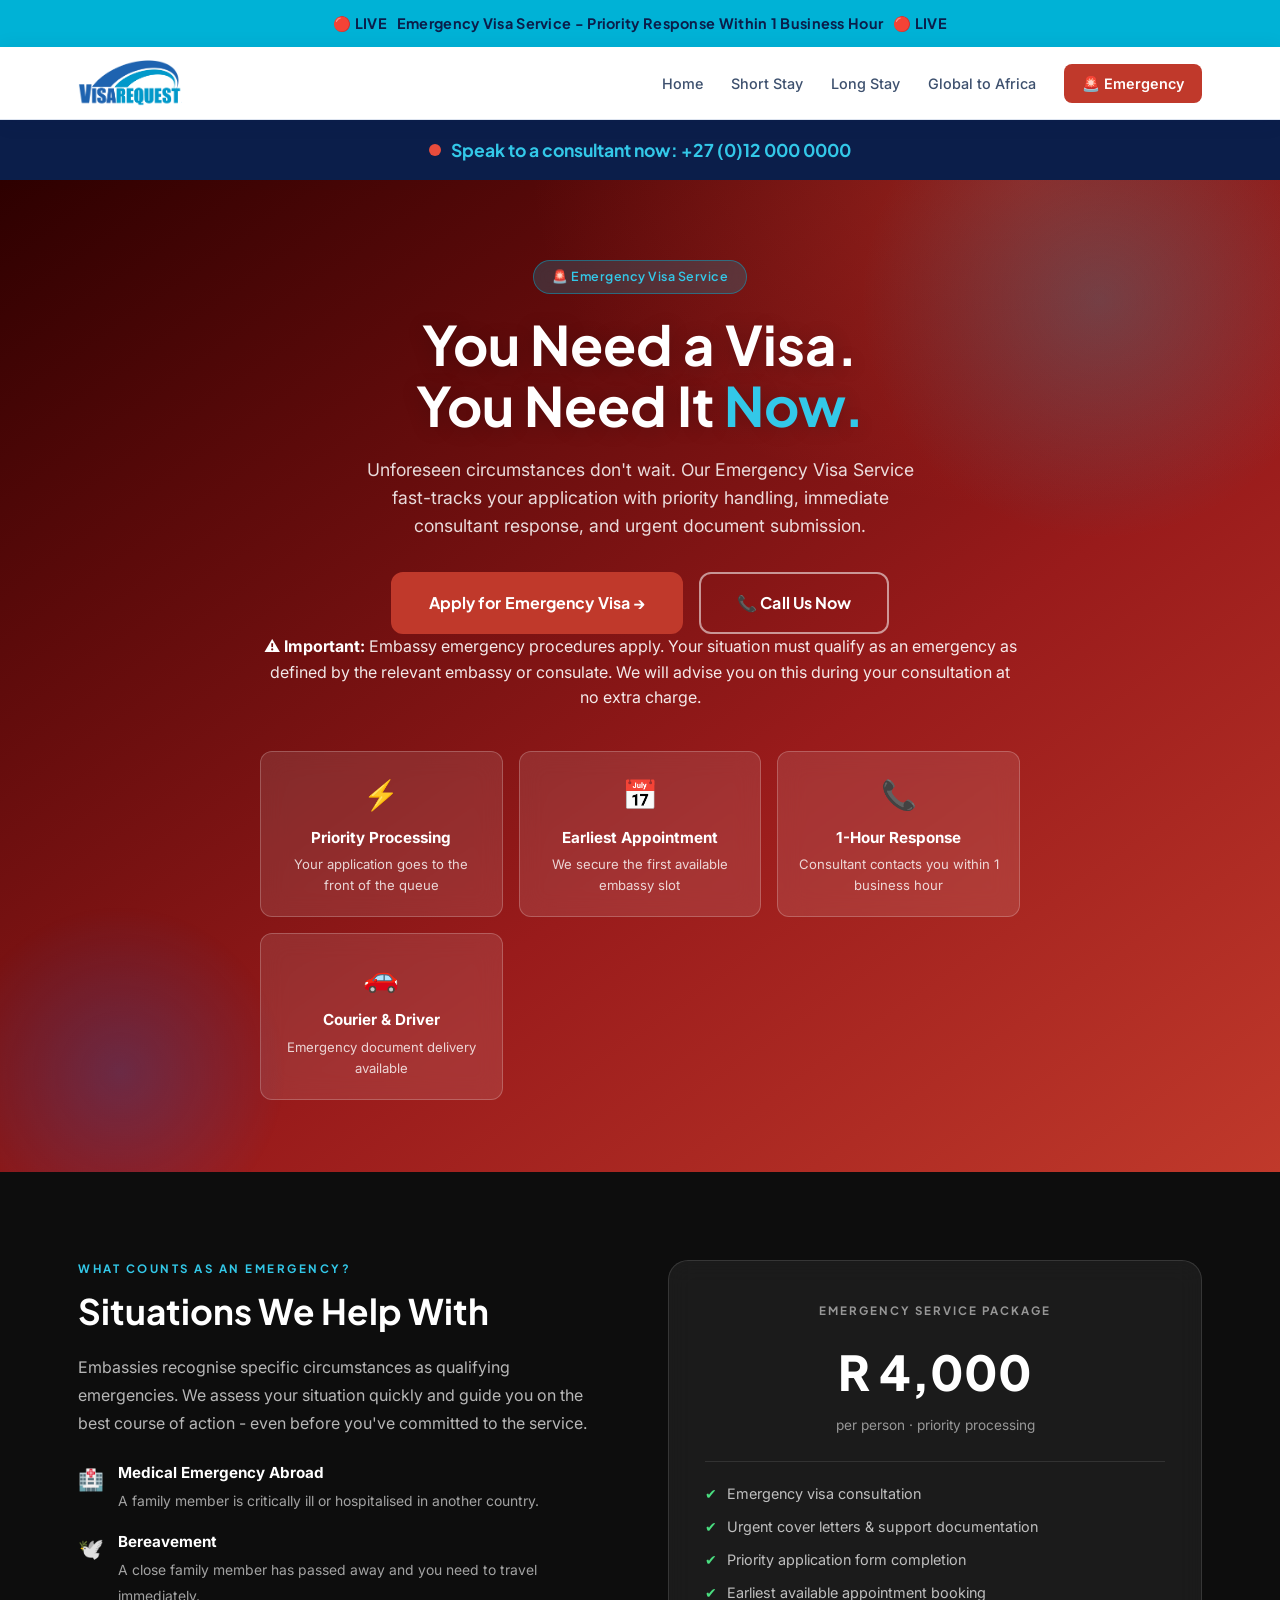
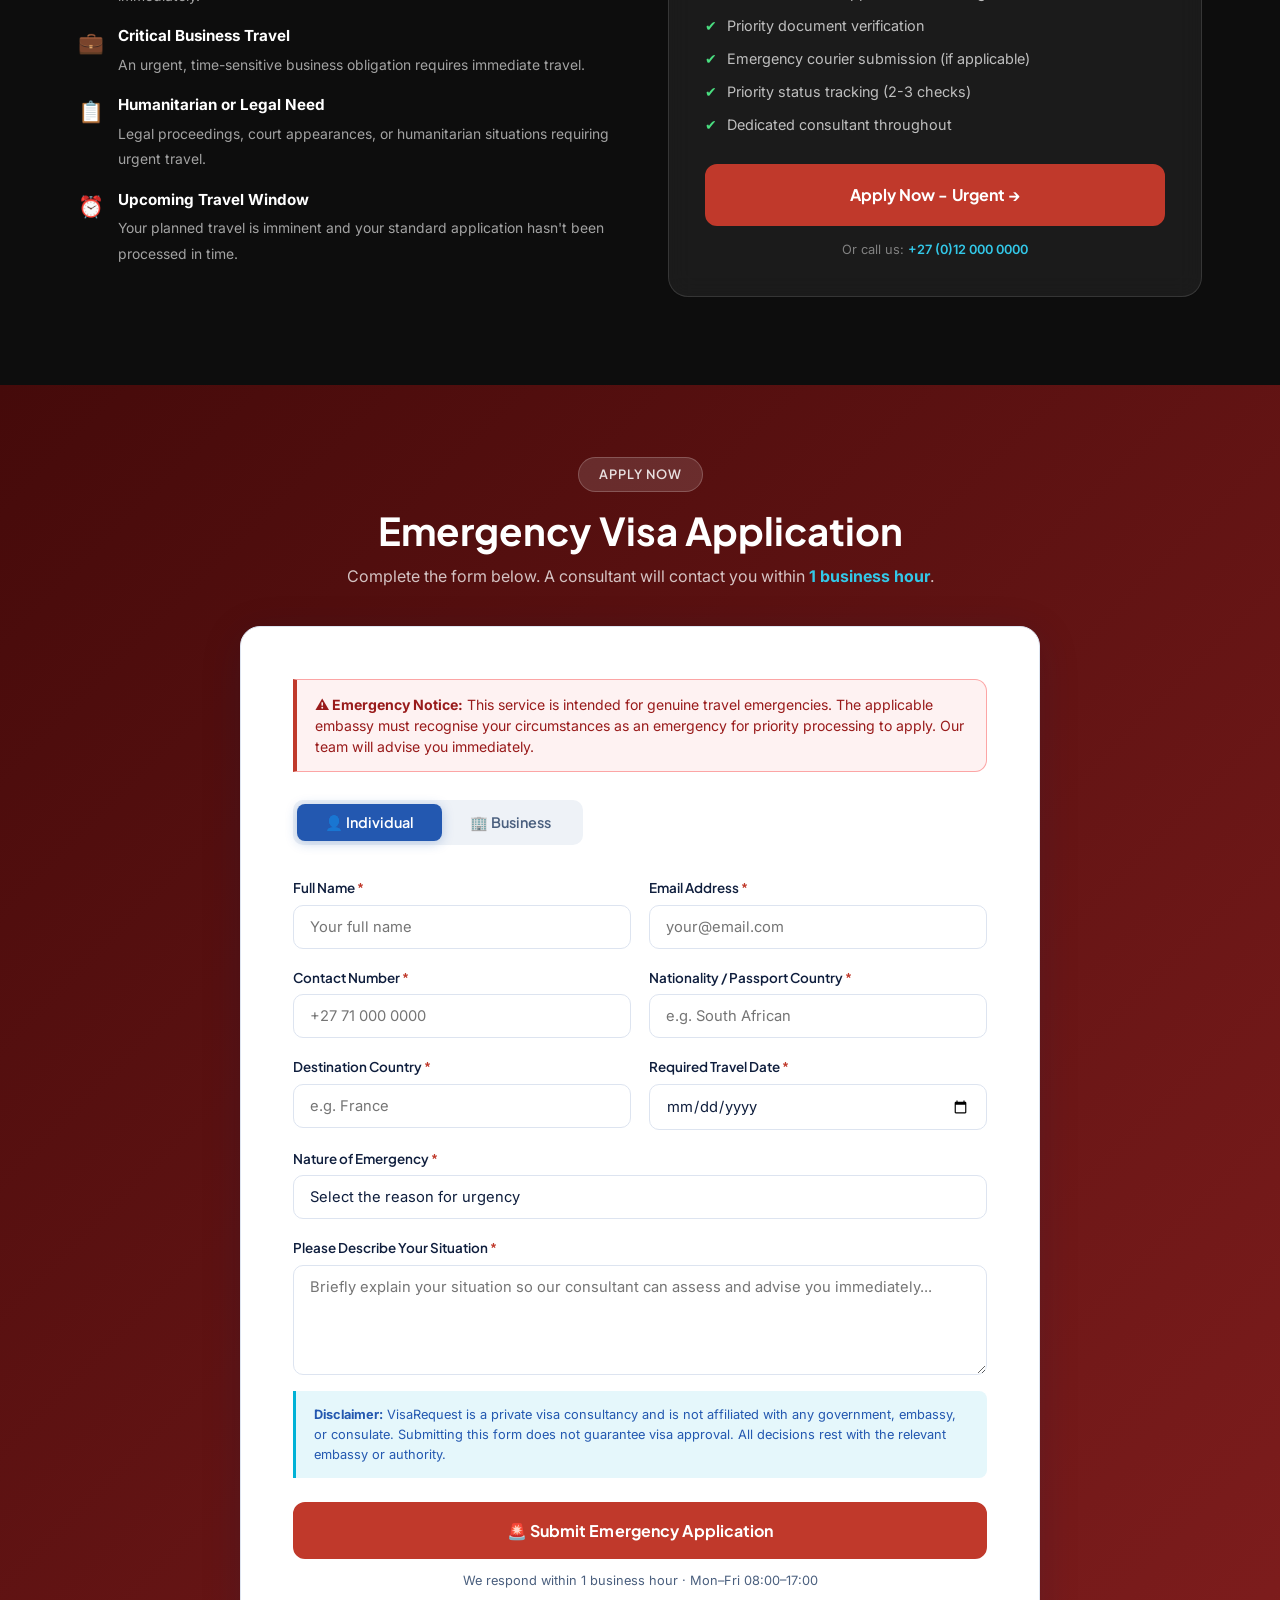
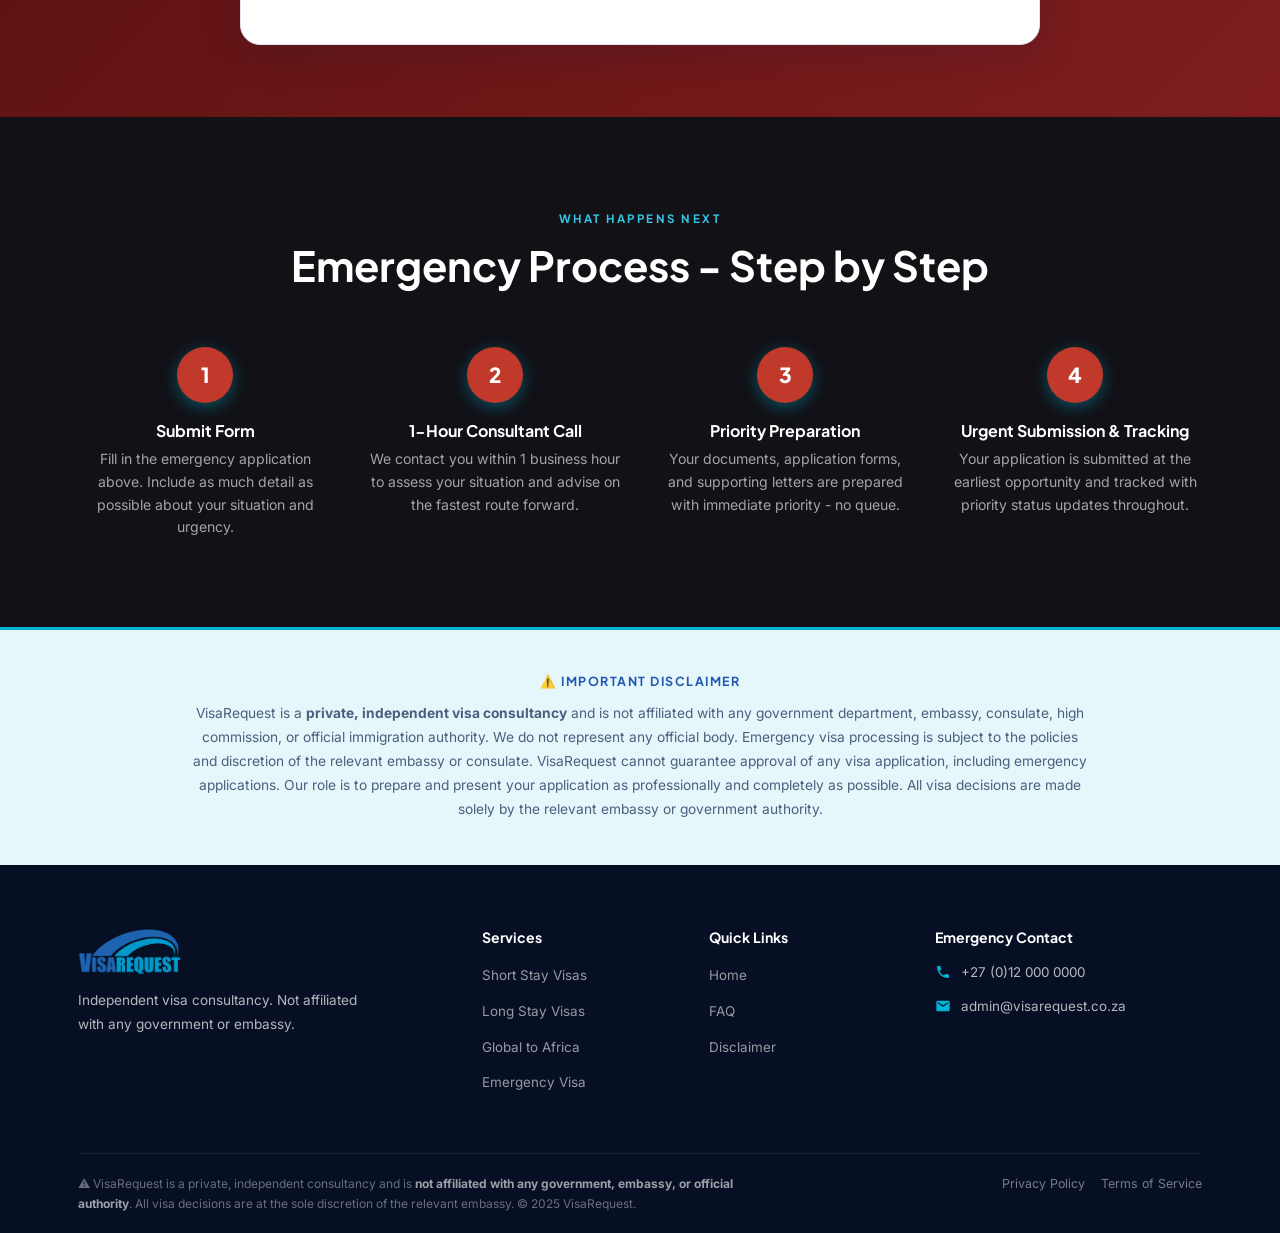
==== emergency.html @ 17a9ab0c "Update email, upgrade modal, and extra services checkboxes - Change apply@visarequest.co.za → admin@" ====
<!DOCTYPE html>
<html lang="en">
<head>
  <meta charset="UTF-8">
  <meta name="viewport" content="width=device-width, initial-scale=1.0">
  <title>Emergency Visa Service | VisaRequest | Fast-Tracked Priority Processing</title>
  <meta name="description" content="Need a visa urgently? VisaRequest's Emergency Visa Service offers priority handling, same-day consultations, and fast-tracked document submission. Apply now - R 4,000 per person.">
  <link rel="icon" href="logos/logo-DYOdxpw0.webp" type="image/webp">
  <link rel="stylesheet" href="css/style.css">
  <style>
    /* Emergency page additions */
    .countdown-wrapper {
      background: rgba(255,255,255,.08);
      border: 1px solid rgba(255,255,255,.15);
      border-radius: 16px;
      padding: 24px;
      text-align: center;
      margin-top: 28px;
    }
    .countdown-label {
      font-size: .78rem;
      text-transform: uppercase;
      letter-spacing: 2px;
      color: rgba(255,255,255,.65);
      margin-bottom: 10px;
    }
    .office-hours {
      font-family: 'Plus Jakarta Sans', sans-serif;
      font-size: 1rem;
      color: var(--cyan-lt);
      font-weight: 600;
    }
    .call-bar {
      background: var(--navy);
      padding: 16px 0;
      text-align: center;
    }
    .call-bar a {
      color: var(--cyan-lt);
      font-family: 'Plus Jakarta Sans', sans-serif;
      font-weight: 700;
      font-size: 1.1rem;
      display: inline-flex;
      align-items: center;
      gap: 10px;
    }
    .pulse-ring {
      display: inline-block;
      width: 12px; height: 12px;
      background: var(--red-lt);
      border-radius: 50%;
      animation: pulse-ring 1.5s infinite;
    }
    @keyframes pulse-ring {
      0%  { box-shadow: 0 0 0 0 rgba(231,76,60,.7); }
      70% { box-shadow: 0 0 0 10px rgba(231,76,60,0); }
      100%{ box-shadow: 0 0 0 0 rgba(231,76,60,0); }
    }
  </style>
  <!-- Google Tag Manager -->
  <script>(function(w,d,s,l,i){w[l]=w[l]||[];w[l].push({'gtm.start':
  new Date().getTime(),event:'gtm.js'});var f=d.getElementsByTagName(s)[0],
  j=d.createElement(s),dl=l!='dataLayer'?'&l='+l:'';j.async=true;j.src=
  'https://www.googletagmanager.com/gtm.js?id='+i+dl;f.parentNode.insertBefore(j,f);
  })(window,document,'script','dataLayer','GTM-MKMHXTKN');</script>
  <!-- End Google Tag Manager -->
</head>
<body>
<!-- Google Tag Manager (noscript) -->
<noscript><iframe src="https://www.googletagmanager.com/ns.html?id=GTM-MKMHXTKN"
height="0" width="0" style="display:none;visibility:hidden"></iframe></noscript>
<!-- End Google Tag Manager -->

  <!-- Urgency Bar -->
  <div class="urgency-bar" role="alert">
    <span class="blink">🔴 LIVE</span> &nbsp; Emergency Visa Service - Priority Response Within 1 Business Hour &nbsp; <span class="blink">🔴 LIVE</span>
  </div>

  <!-- Header -->
  <header class="site-header">
    <div class="container">
      <div class="header-inner">
        <a href="index.html" class="logo" aria-label="VisaRequest Home">
          <img src="logos/logo-DYOdxpw0.webp" alt="VisaRequest logo" width="44" height="44">
          
        </a>
        <nav class="nav">
          <a href="index.html">Home</a>
          <a href="short-stay.html">Short Stay</a>
          <a href="long-stay.html">Long Stay</a>
          <a href="global-to-africa.html">Global to Africa</a>
          <a href="emergency.html" class="nav-emergency active">🚨 Emergency</a>
        </nav>
        <button class="mobile-menu-btn" id="mobileMenuBtn" aria-label="Open menu">
          <span></span><span></span><span></span>
        </button>
      </div>
    </div>
    <nav class="mobile-nav" id="mobileNav">
      <a href="index.html">Home</a>
      <a href="short-stay.html">Short Stay Visas</a>
      <a href="long-stay.html">Long Stay Visas</a>
      <a href="global-to-africa.html">Global to Africa</a>
      <a href="foreign-nationals.html">Foreign Nationals</a>
      <a href="emergency.html" class="nav-emergency">🚨 Emergency Visa</a>
    </nav>
  </header>

  <!-- Call Bar -->
  <div class="call-bar">
    <a href="tel:+27120000000">
      <span class="pulse-ring"></span>
      Speak to a consultant now: +27 (0)12 000 0000
    </a>
  </div>

  <!-- Hero -->
  <section class="hero hero--emergency" aria-labelledby="emergency-heading">
    <div class="container">
      <div style="max-width:760px;margin:0 auto;text-align:center;">
        <div class="hero-badge" style="justify-content:center;margin-bottom:20px;">
          🚨 Emergency Visa Service
        </div>
        <h1 id="emergency-heading" style="font-size:clamp(2.2rem,5vw,3.4rem);">
          You Need a Visa.<br>You Need It <em>Now.</em>
        </h1>
        <p style="font-size:1.1rem;color:rgba(255,255,255,.85);margin:20px auto 32px;max-width:580px;">
          Unforeseen circumstances don't wait. Our Emergency Visa Service fast-tracks your application with priority handling, immediate consultant response, and urgent document submission.
        </p>
        <div style="display:flex;gap:16px;justify-content:center;flex-wrap:wrap;">
          <a href="#emergency-form" class="btn btn-red btn-lg">Apply for Emergency Visa →</a>
          <a href="tel:+27120000000" class="btn btn-secondary btn-lg">📞 Call Us Now</a>
        </div>
        <div class="emergency-warning" style="color:rgba(255,255,255,.90);">
          <strong style="color:#fff;">⚠️ Important:</strong> Embassy emergency procedures apply. Your situation must qualify as an emergency as defined by the relevant embassy or consulate. We will advise you on this during your consultation at no extra charge.
        </div>
        <div class="urgency-features">
          <div class="urgency-feature">
            <div class="uf-icon">⚡</div>
            <strong>Priority Processing</strong>
            <p>Your application goes to the front of the queue</p>
          </div>
          <div class="urgency-feature">
            <div class="uf-icon">📅</div>
            <strong>Earliest Appointment</strong>
            <p>We secure the first available embassy slot</p>
          </div>
          <div class="urgency-feature">
            <div class="uf-icon">📞</div>
            <strong>1-Hour Response</strong>
            <p>Consultant contacts you within 1 business hour</p>
          </div>
          <div class="urgency-feature">
            <div class="uf-icon">🚗</div>
            <strong>Courier &amp; Driver</strong>
            <p>Emergency document delivery available</p>
          </div>
        </div>
      </div>
    </div>
  </section>

  <!-- What Qualifies -->
  <section style="background:#0d0d0d;padding:88px 0;" aria-labelledby="qualifies-heading">
    <div class="container">
      <div style="display:grid;grid-template-columns:1fr 1fr;gap:56px;align-items:start;" class="qualifies-grid">
        <div>
          <span style="display:block;font-size:.72rem;font-weight:700;text-transform:uppercase;letter-spacing:2.5px;color:var(--cyan-lt);margin-bottom:12px;font-family:'Plus Jakarta Sans',sans-serif;">What Counts as an Emergency?</span>
          <h2 id="qualifies-heading" style="font-size:clamp(1.6rem,3vw,2.2rem);margin-bottom:20px;color:#fff;">Situations We Help With</h2>
          <p style="color:rgba(255,255,255,.70);margin-bottom:24px;line-height:1.75;">Embassies recognise specific circumstances as qualifying emergencies. We assess your situation quickly and guide you on the best course of action - even before you've committed to the service.</p>
          <ul style="display:flex;flex-direction:column;gap:16px;">
            <li style="display:flex;gap:14px;align-items:flex-start;">
              <span style="font-size:1.3rem;flex-shrink:0;margin-top:2px;">🏥</span>
              <div>
                <strong style="display:block;font-size:.95rem;color:#fff;margin-bottom:3px;">Medical Emergency Abroad</strong>
                <span style="font-size:.87rem;color:rgba(255,255,255,.62);">A family member is critically ill or hospitalised in another country.</span>
              </div>
            </li>
            <li style="display:flex;gap:14px;align-items:flex-start;">
              <span style="font-size:1.3rem;flex-shrink:0;margin-top:2px;">🕊️</span>
              <div>
                <strong style="display:block;font-size:.95rem;color:#fff;margin-bottom:3px;">Bereavement</strong>
                <span style="font-size:.87rem;color:rgba(255,255,255,.62);">A close family member has passed away and you need to travel immediately.</span>
              </div>
            </li>
            <li style="display:flex;gap:14px;align-items:flex-start;">
              <span style="font-size:1.3rem;flex-shrink:0;margin-top:2px;">💼</span>
              <div>
                <strong style="display:block;font-size:.95rem;color:#fff;margin-bottom:3px;">Critical Business Travel</strong>
                <span style="font-size:.87rem;color:rgba(255,255,255,.62);">An urgent, time-sensitive business obligation requires immediate travel.</span>
              </div>
            </li>
            <li style="display:flex;gap:14px;align-items:flex-start;">
              <span style="font-size:1.3rem;flex-shrink:0;margin-top:2px;">📋</span>
              <div>
                <strong style="display:block;font-size:.95rem;color:#fff;margin-bottom:3px;">Humanitarian or Legal Need</strong>
                <span style="font-size:.87rem;color:rgba(255,255,255,.62);">Legal proceedings, court appearances, or humanitarian situations requiring urgent travel.</span>
              </div>
            </li>
            <li style="display:flex;gap:14px;align-items:flex-start;">
              <span style="font-size:1.3rem;flex-shrink:0;margin-top:2px;">⏰</span>
              <div>
                <strong style="display:block;font-size:.95rem;color:#fff;margin-bottom:3px;">Upcoming Travel Window</strong>
                <span style="font-size:.87rem;color:rgba(255,255,255,.62);">Your planned travel is imminent and your standard application hasn't been processed in time.</span>
              </div>
            </li>
          </ul>
        </div>
        <div>
          <div style="background:rgba(255,255,255,.06);border:1px solid rgba(255,255,255,.12);border-radius:20px;padding:36px;backdrop-filter:blur(12px);">
            <div style="text-align:center;margin-bottom:24px;">
              <span style="font-size:.72rem;text-transform:uppercase;letter-spacing:2px;font-weight:700;color:rgba(255,255,255,.55);font-family:'Plus Jakarta Sans',sans-serif;">Emergency Service Package</span>
              <div style="font-size:3rem;font-weight:800;color:#fff;font-family:'Plus Jakarta Sans',sans-serif;margin:12px 0 4px;">R 4,000</div>
              <div style="font-size:.85rem;color:rgba(255,255,255,.55);">per person · priority processing</div>
            </div>
            <div style="height:1px;background:rgba(255,255,255,.10);margin:20px 0;"></div>
            <ul style="display:flex;flex-direction:column;gap:10px;margin-bottom:28px;">
              <li style="display:flex;gap:10px;font-size:.9rem;color:rgba(255,255,255,.72);"><span style="color:#4ade80;">✔</span> Emergency visa consultation</li>
              <li style="display:flex;gap:10px;font-size:.9rem;color:rgba(255,255,255,.72);"><span style="color:#4ade80;">✔</span> Urgent cover letters &amp; support documentation</li>
              <li style="display:flex;gap:10px;font-size:.9rem;color:rgba(255,255,255,.72);"><span style="color:#4ade80;">✔</span> Priority application form completion</li>
              <li style="display:flex;gap:10px;font-size:.9rem;color:rgba(255,255,255,.72);"><span style="color:#4ade80;">✔</span> Earliest available appointment booking</li>
              <li style="display:flex;gap:10px;font-size:.9rem;color:rgba(255,255,255,.72);"><span style="color:#4ade80;">✔</span> Priority document verification</li>
              <li style="display:flex;gap:10px;font-size:.9rem;color:rgba(255,255,255,.72);"><span style="color:#4ade80;">✔</span> Emergency courier submission (if applicable)</li>
              <li style="display:flex;gap:10px;font-size:.9rem;color:rgba(255,255,255,.72);"><span style="color:#4ade80;">✔</span> Priority status tracking (2-3 checks)</li>
              <li style="display:flex;gap:10px;font-size:.9rem;color:rgba(255,255,255,.72);"><span style="color:#4ade80;">✔</span> Dedicated consultant throughout</li>
            </ul>
            <a href="#emergency-form" class="btn btn-red btn-full btn-lg">Apply Now - Urgent →</a>
            <div style="text-align:center;margin-top:14px;font-size:.8rem;color:rgba(255,255,255,.45);">Or call us: <a href="tel:+27120000000" style="color:var(--cyan-lt);font-weight:600;">+27 (0)12 000 0000</a></div>
          </div>
        </div>
      </div>
    </div>
  </section>
  <style>
    @media(max-width:768px) {
      .qualifies-grid { grid-template-columns: 1fr !important; }
    }
  </style>

  <!-- Emergency Form -->
  <section class="form-section" id="emergency-form" aria-labelledby="form-heading" style="background:linear-gradient(135deg,#450a0a 0%,#7f1d1d 100%);padding:72px 0;">
    <div class="container">
      <div style="text-align:center;margin-bottom:36px;">
        <span style="display:inline-block;background:rgba(255,255,255,.12);border:1px solid rgba(255,255,255,.2);color:rgba(255,255,255,.85);padding:6px 20px;border-radius:999px;font-size:.8rem;font-weight:600;letter-spacing:1px;text-transform:uppercase;font-family:'Plus Jakarta Sans',sans-serif;margin-bottom:16px;">Apply Now</span>
        <h2 id="form-heading" style="color:#fff;font-size:clamp(1.8rem,4vw,2.4rem);margin-bottom:10px;">Emergency Visa Application</h2>
        <p style="color:rgba(255,255,255,.75);font-size:1rem;">Complete the form below. A consultant will contact you within <strong style="color:var(--cyan-lt);">1 business hour</strong>.</p>
      </div>
      <div class="form-wrapper" style="max-width:800px;">
        <div style="background:#fef2f2;border:1px solid #fca5a5;border-left:4px solid var(--red);border-radius:0 12px 12px 0;padding:14px 18px;margin-bottom:28px;font-size:.88rem;color:#991b1b;line-height:1.5;">
          <strong>⚠️ Emergency Notice:</strong> This service is intended for genuine travel emergencies. The applicable embassy must recognise your circumstances as an emergency for priority processing to apply. Our team will advise you immediately.
        </div>
        <form class="visa-form" action="https://formspree.io/f/xaqvwgnw" method="POST" novalidate>
          <input type="hidden" name="service" value="Emergency Visa Service">
          <input type="hidden" name="applicant_type" value="individual">
          <div style="margin-bottom:20px;">
            <div class="toggle-type">
              <button type="button" data-type="individual" class="active">👤 Individual</button>
              <button type="button" data-type="business">🏢 Business</button>
            </div>
          </div>
          <div class="form-grid">
            <div class="form-group">
              <label>Full Name <span class="required">*</span></label>
              <input type="text" name="full_name" placeholder="Your full name" required>
            </div>
            <div class="form-group">
              <label>Email Address <span class="required">*</span></label>
              <input type="email" name="email" placeholder="your@email.com" required>
            </div>
            <div class="form-group">
              <label>Contact Number <span class="required">*</span></label>
              <input type="tel" name="phone" placeholder="+27 71 000 0000" required>
            </div>
            <div class="form-group">
              <label>Nationality / Passport Country <span class="required">*</span></label>
              <input type="text" name="nationality" placeholder="e.g. South African" required>
            </div>
            <div class="form-group">
              <label>Destination Country <span class="required">*</span></label>
              <input type="text" name="destination" placeholder="e.g. France" required>
            </div>
            <div class="form-group">
              <label>Required Travel Date <span class="required">*</span></label>
              <input type="date" name="travel_date" required>
            </div>
            <div class="form-group full">
              <label>Nature of Emergency <span class="required">*</span></label>
              <select name="emergency_type" required>
                <option value="" disabled selected>Select the reason for urgency</option>
                <option value="medical">Medical emergency (family member ill/hospitalised)</option>
                <option value="bereavement">Bereavement / Death of family member</option>
                <option value="business_critical">Critical business obligation</option>
                <option value="legal_humanitarian">Legal or humanitarian emergency</option>
                <option value="imminent_travel">Imminent travel / application delayed</option>
                <option value="other">Other urgent circumstance</option>
              </select>
            </div>
            <div class="form-group full business-only" style="display:none;">
              <label>Company Name <span class="required">*</span></label>
              <input type="text" name="company_name" placeholder="Your registered company name">
            </div>
            <div class="form-group business-only" style="display:none;">
              <label>VAT Number</label>
              <input type="text" name="vat_number" placeholder="e.g. 4123456789">
              <span class="form-note">Leave blank if not VAT registered.</span>
            </div>
            <div class="form-group full business-only" style="display:none;">
              <label>Business Address <span class="required">*</span></label>
              <textarea name="business_address" placeholder="Street address, suburb, city, postal code" style="min-height:80px;"></textarea>
            </div>
            <div class="form-group full business-only" style="display:none;">
              <label style="margin-bottom:10px;">Do you also need help with any of the following? <span style="font-weight:400;color:var(--text-lt);">(optional)</span></label>
              <div class="checkbox-group">
                <label class="checkbox-label">
                  <input type="checkbox" name="extra_services[]" value="company_registration" >
                  <span><strong>Business Setup &amp; Company Registration</strong> <span style="color:var(--text-lt);font-size:.85rem;">- CIPC registration, MOI drafting, BEE certification, director appointments</span></span>
                </label>
                <label class="checkbox-label">
                  <input type="checkbox" name="extra_services[]" value="tax_registration" >
                  <span><strong>SARS &amp; Tax Registration</strong> <span style="color:var(--text-lt);font-size:.85rem;">- Tax number, VAT, PAYE/UIF/SDL, import/export codes, tax clearance</span></span>
                </label>
                <label class="checkbox-label">
                  <input type="checkbox" name="extra_services[]" value="accounting_payroll" >
                  <span><strong>Accounting, Payroll &amp; Compliance</strong> <span style="color:var(--text-lt);font-size:.85rem;">- Monthly bookkeeping, payroll, VAT returns, financial statements</span></span>
                </label>
                <label class="checkbox-label">
                  <input type="checkbox" name="extra_services[]" value="banking_setup" >
                  <span><strong>Banking &amp; Financial Setup</strong> <span style="color:var(--text-lt);font-size:.85rem;">- Business bank account, FICA compliance, forex &amp; international payments</span></span>
                </label>
                <label class="checkbox-label">
                  <input type="checkbox" name="extra_services[]" value="legal_compliance" >
                  <span><strong>Legal &amp; Compliance Services</strong> <span style="color:var(--text-lt);font-size:.85rem;">- Shareholder agreements, employment contracts, POPIA, BEE advisory</span></span>
                </label>
                <label class="checkbox-label">
                  <input type="checkbox" name="extra_services[]" value="licensing" >
                  <span><strong>Business Licensing &amp; Industry Compliance</strong> <span style="color:var(--text-lt);font-size:.85rem;">- Trading licenses, health &amp; safety, sector registrations, COIDA</span></span>
                </label>
              </div>
            </div>
            <div class="form-group full">
              <label>Please Describe Your Situation <span class="required">*</span></label>
              <textarea name="emergency_details" placeholder="Briefly explain your situation so our consultant can assess and advise you immediately..." required></textarea>
            </div>
          </div>
          <div class="form-disclaimer">
            <strong>Disclaimer:</strong> VisaRequest is a private visa consultancy and is not affiliated with any government, embassy, or consulate. Submitting this form does not guarantee visa approval. All decisions rest with the relevant embassy or authority.
          </div>
          <div class="form-submit-area">
            <button type="submit" class="btn btn-red btn-lg btn-full">
              🚨 Submit Emergency Application
            </button>
            <p style="text-align:center;font-size:.8rem;color:var(--text-lt);margin-top:12px;">We respond within 1 business hour · Mon–Fri 08:00–17:00</p>
          </div>
        </form>
      </div>
    </div>
  </section>

  <!-- Process for Emergency -->
  <section style="background:#111116;padding:88px 0;" aria-labelledby="emergency-process-heading">
    <div class="container">
      <div class="section-header">
        <span class="eyebrow" style="color:var(--cyan-lt);">What Happens Next</span>
        <h2 id="emergency-process-heading" style="color:#fff;">Emergency Process - Step by Step</h2>
      </div>
      <div class="steps-grid">
        <div class="step">
          <div class="step-num" style="background:var(--red);color:#fff;">1</div>
          <h4 style="color:#fff;">Submit Form</h4>
          <p style="color:rgba(255,255,255,.62);">Fill in the emergency application above. Include as much detail as possible about your situation and urgency.</p>
        </div>
        <div class="step">
          <div class="step-num" style="background:var(--red);color:#fff;">2</div>
          <h4 style="color:#fff;">1-Hour Consultant Call</h4>
          <p style="color:rgba(255,255,255,.62);">We contact you within 1 business hour to assess your situation and advise on the fastest route forward.</p>
        </div>
        <div class="step">
          <div class="step-num" style="background:var(--red);color:#fff;">3</div>
          <h4 style="color:#fff;">Priority Preparation</h4>
          <p style="color:rgba(255,255,255,.62);">Your documents, application forms, and supporting letters are prepared with immediate priority - no queue.</p>
        </div>
        <div class="step">
          <div class="step-num" style="background:var(--red);color:#fff;">4</div>
          <h4 style="color:#fff;">Urgent Submission &amp; Tracking</h4>
          <p style="color:rgba(255,255,255,.62);">Your application is submitted at the earliest opportunity and tracked with priority status updates throughout.</p>
        </div>
      </div>
    </div>
  </section>

  <!-- Disclaimer -->
  <section class="disclaimer-section" id="disclaimer">
    <div class="container">
      <div class="disclaimer-box">
        <h4>⚠️ Important Disclaimer</h4>
        <p>
          VisaRequest is a <strong>private, independent visa consultancy</strong> and is not affiliated with any government department, embassy, consulate, high commission, or official immigration authority. We do not represent any official body. Emergency visa processing is subject to the policies and discretion of the relevant embassy or consulate. VisaRequest cannot guarantee approval of any visa application, including emergency applications. Our role is to prepare and present your application as professionally and completely as possible. All visa decisions are made solely by the relevant embassy or government authority.
        </p>
      </div>
    </div>
  </section>

  <!-- Footer -->
  <footer class="site-footer">
    <div class="container">
      <div class="footer-grid">
        <div class="footer-brand">
          <div class="logo">
            <img src="logos/logo-DYOdxpw0.webp" alt="VisaRequest" width="40" height="40">
            
          </div>
          <p>Independent visa consultancy. Not affiliated with any government or embassy.</p>
        </div>
        <div class="footer-col">
          <h5>Services</h5>
          <ul>
            <li><a href="short-stay.html">Short Stay Visas</a></li>
            <li><a href="long-stay.html">Long Stay Visas</a></li>
            <li><a href="global-to-africa.html">Global to Africa</a></li>
            <li><a href="emergency.html">Emergency Visa</a></li>
          </ul>
        </div>
        <div class="footer-col">
          <h5>Quick Links</h5>
          <ul>
            <li><a href="index.html">Home</a></li>
            <li><a href="index.html#faq">FAQ</a></li>
            <li><a href="index.html#disclaimer">Disclaimer</a></li>
          </ul>
        </div>
        <div class="footer-col">
          <h5>Emergency Contact</h5>
          <div class="footer-contact-item">
            <svg width="16" height="16" viewBox="0 0 24 24" fill="currentColor"><path d="M6.62 10.79c1.44 2.83 3.76 5.14 6.59 6.59l2.2-2.2c.27-.27.67-.36 1.02-.24 1.12.37 2.33.57 3.57.57.55 0 1 .45 1 1V20c0 .55-.45 1-1 1-9.39 0-17-7.61-17-17 0-.55.45-1 1-1h3.5c.55 0 1 .45 1 1 0 1.25.2 2.45.57 3.57.11.35.03.74-.25 1.02l-2.2 2.2z"/></svg>
            +27 (0)12 000 0000
          </div>
          <div class="footer-contact-item">
            <svg width="16" height="16" viewBox="0 0 24 24" fill="currentColor"><path d="M20 4H4c-1.1 0-2 .9-2 2v12c0 1.1.9 2 2 2h16c1.1 0 2-.9 2-2V6c0-1.1-.9-2-2-2zm0 4l-8 5-8-5V6l8 5 8-5v2z"/></svg>
            admin@visarequest.co.za
          </div>
        </div>
      </div>
      <div class="footer-bottom">
        <p class="footer-disclaimer">⚠️ VisaRequest is a private, independent consultancy and is <strong>not affiliated with any government, embassy, or official authority</strong>. All visa decisions are at the sole discretion of the relevant embassy. © 2025 VisaRequest.</p>
        <div class="footer-legal">
          <a href="privacy.html">Privacy Policy</a>
          <a href="terms.html">Terms of Service</a>
        </div>
      </div>
    </div>
  </footer>

  <script src="js/main.js"></script>
</body>
</html>
---- css/style.css ----
/* ============================================
   VISAREQUEST — Global Stylesheet
   Colors sourced directly from logo:
     Deep Blue  #2358B0
     Cyan Blue  #00B2D6
   ============================================ */

@import url('https://fonts.googleapis.com/css2?family=Plus+Jakarta+Sans:wght@300;400;500;600;700;800&family=Inter:wght@300;400;500;600&display=swap');

/* ── Reset & Base ─────────────────────────── */
*, *::before, *::after { box-sizing: border-box; margin: 0; padding: 0; }

:root {
  /* === Logo-derived palette === */
  --navy:       #0B1E4A;   /* deepest bg / text */
  --blue:       #2358B0;   /* primary brand blue */
  --blue-mid:   #1A4FA0;   /* mid blue */
  --blue-lt:    #3A70C4;   /* lighter blue */
  --cyan:       #00B2D6;   /* secondary cyan from logo */
  --cyan-lt:    #33C8E8;   /* lighter cyan */
  --cyan-pale:  #E5F7FB;   /* very light cyan tint */
  --cyan-deep:  #0094B4;   /* deeper cyan */

  /* === Neutrals === */
  --white:      #FFFFFF;
  --off-white:  #F5F8FC;
  --gray-100:   #EEF2F7;
  --gray-200:   #DDE4F0;
  --gray-400:   #9AAEC8;
  --gray-600:   #5B7296;
  --gray-700:   #3D506E;
  --text:       #0F1E3D;
  --text-lt:    #4A5F7E;

  /* === Status === */
  --red:        #C0392B;
  --red-lt:     #E74C3C;
  --green:      #0E8A4A;

  /* === Effects === */
  --glass-bg:   rgba(255,255,255,0.10);
  --glass-bg-strong: rgba(255,255,255,0.16);
  --glass-border: rgba(255,255,255,0.22);
  --glass-shadow: 0 8px 32px rgba(0,0,0,0.22);

  --radius:     12px;
  --radius-lg:  20px;
  --shadow:     0 4px 24px rgba(11,30,74,.12);
  --shadow-md:  0 8px 40px rgba(11,30,74,.16);
  --shadow-lg:  0 16px 60px rgba(11,30,74,.20);
  --transition: .25s cubic-bezier(.4,0,.2,1);
}

html { scroll-behavior: smooth; }

body {
  font-family: 'Inter', sans-serif;
  color: var(--text);
  background: var(--white);
  line-height: 1.6;
  -webkit-font-smoothing: antialiased;
}

h1,h2,h3,h4,h5 {
  font-family: 'Plus Jakarta Sans', sans-serif;
  line-height: 1.22;
  font-weight: 700;
  color: var(--navy);
}

a { color: inherit; text-decoration: none; }
img { max-width: 100%; display: block; }
ul { list-style: none; }

.container {
  max-width: 1180px;
  margin: 0 auto;
  padding: 0 28px;
}

.section { padding: 88px 0; }
.section--gray { background: var(--off-white); }
.section--blue {
  background: linear-gradient(135deg, var(--navy) 0%, var(--blue) 100%);
  color: var(--white);
}
.section--blue h2, .section--blue h3 { color: var(--white); }
.section--blue p { color: rgba(255,255,255,.80); }

/* ── Disclaimer Bar ─────────────────────────── */
.disclaimer-bar {
  background: var(--cyan-pale);
  border-bottom: 2px solid var(--cyan);
  padding: 10px 0;
  text-align: center;
  font-size: .82rem;
  color: var(--blue);
  font-weight: 500;
  line-height: 1.4;
}
.disclaimer-bar strong { color: var(--navy); }
.disclaimer-bar a { color: var(--blue); text-decoration: underline; }

/* ── Header / Nav ─────────────────────────── */
.site-header {
  position: sticky;
  top: 0;
  z-index: 1000;
  background: var(--white);
  border-bottom: 1px solid var(--gray-200);
  box-shadow: 0 2px 20px rgba(11,30,74,.08);
}
.header-inner {
  display: flex;
  align-items: center;
  justify-content: space-between;
  height: 72px;
}
.logo { display: flex; align-items: center; gap: 12px; }
.logo img { height: 46px; width: auto; }
.logo-text strong { display: block; font-size: 1.2rem; color: var(--blue); letter-spacing: -.3px; font-family: 'Plus Jakarta Sans',sans-serif; }
.logo-text span { font-size: .7rem; color: var(--cyan-deep); text-transform: uppercase; letter-spacing: 1.8px; font-weight: 600; }

.nav { display: flex; align-items: center; gap: 28px; }
.nav a {
  font-size: .9rem;
  font-weight: 500;
  color: var(--gray-700);
  transition: color var(--transition);
  position: relative;
}
.nav a::after {
  content: '';
  position: absolute;
  bottom: -3px; left: 0;
  width: 0; height: 2px;
  background: var(--cyan);
  transition: width var(--transition);
  border-radius: 2px;
}
.nav a:hover, .nav a.active { color: var(--blue); }
.nav a:hover::after, .nav a.active::after { width: 100%; }

.nav-emergency {
  background: var(--red) !important;
  color: var(--white) !important;
  padding: 8px 18px;
  border-radius: 8px;
  font-weight: 600 !important;
  animation: pulse-red 2.2s infinite;
}
.nav-emergency::after { display: none !important; }
.nav-emergency:hover { background: var(--red-lt) !important; opacity: .92; }

@keyframes pulse-red {
  0%,100% { box-shadow: 0 0 0 0 rgba(192,57,43,.45); }
  50%      { box-shadow: 0 0 0 7px rgba(192,57,43,0); }
}

.mobile-menu-btn {
  display: none;
  background: none;
  border: none;
  cursor: pointer;
  flex-direction: column;
  gap: 5px;
  padding: 4px;
}
.mobile-menu-btn span {
  display: block;
  width: 24px; height: 2px;
  background: var(--navy);
  border-radius: 2px;
  transition: var(--transition);
}

/* ── Buttons ─────────────────────────── */
.btn {
  display: inline-flex;
  align-items: center;
  gap: 8px;
  padding: 13px 28px;
  border-radius: var(--radius);
  font-family: 'Plus Jakarta Sans', sans-serif;
  font-weight: 700;
  font-size: .95rem;
  cursor: pointer;
  border: 2px solid transparent;
  transition: all var(--transition);
  white-space: nowrap;
  letter-spacing: .1px;
}
.btn-primary {
  background: var(--cyan);
  color: var(--white);
  border-color: var(--cyan);
}
.btn-primary:hover {
  background: var(--cyan-lt);
  border-color: var(--cyan-lt);
  transform: translateY(-2px);
  box-shadow: 0 8px 28px rgba(0,178,214,.40);
}
.btn-secondary {
  background: transparent;
  color: var(--white);
  border-color: rgba(255,255,255,.55);
}
.btn-secondary:hover {
  background: rgba(255,255,255,.12);
  border-color: var(--white);
  transform: translateY(-2px);
}
.btn-navy {
  background: var(--blue);
  color: var(--white);
  border-color: var(--blue);
}
.btn-navy:hover {
  background: var(--blue-mid);
  border-color: var(--blue-mid);
  transform: translateY(-2px);
  box-shadow: var(--shadow);
}
.btn-outline {
  background: transparent;
  color: var(--cyan);
  border-color: var(--cyan);
}
.btn-outline:hover {
  background: var(--cyan);
  color: var(--white);
}
.btn-red {
  background: var(--red);
  color: var(--white);
  border-color: var(--red);
  animation: pulse-red 2.2s infinite;
}
.btn-red:hover {
  background: var(--red-lt);
  border-color: var(--red-lt);
  transform: translateY(-2px);
}
.btn-lg { padding: 16px 36px; font-size: 1rem; }
.btn-full { width: 100%; justify-content: center; }

/* ── Section Headers ─────────────────────────── */
.section-header { text-align: center; margin-bottom: 56px; }
.eyebrow {
  display: inline-block;
  font-size: .72rem;
  font-weight: 700;
  text-transform: uppercase;
  letter-spacing: 2.5px;
  color: var(--cyan-deep);
  margin-bottom: 12px;
  font-family: 'Plus Jakarta Sans', sans-serif;
}
.section--blue .eyebrow { color: var(--cyan-lt); }
.section-header h2 { font-size: clamp(1.8rem, 4vw, 2.6rem); margin-bottom: 16px; }
.section-header p { font-size: 1.05rem; color: var(--text-lt); max-width: 580px; margin: 0 auto; }
.section--blue .section-header p { color: rgba(255,255,255,.78); }

/* ══════════════════════════════════════════════
   HERO — Glassmorphism Style
   ══════════════════════════════════════════════ */
.hero {
  position: relative;
  min-height: 680px;
  display: flex;
  align-items: center;
  overflow: hidden;
  padding: 80px 0 72px;

  /* Rich gradient using logo colors */
  background:
    radial-gradient(ellipse 70% 80% at 80% 10%, rgba(0,178,214,.28) 0%, transparent 60%),
    radial-gradient(ellipse 60% 70% at 10% 90%, rgba(0,140,200,.20) 0%, transparent 55%),
    linear-gradient(145deg, #071534 0%, #0d2055 25%, #1A4FA0 55%, #0093B8 80%, #00B2D6 100%);
}

/* Decorative blobs */
.hero::before,
.hero::after {
  content: '';
  position: absolute;
  border-radius: 50%;
  pointer-events: none;
}
.hero::before {
  width: 520px; height: 520px;
  right: -80px; top: -140px;
  background: radial-gradient(circle, rgba(0,178,214,.22) 0%, transparent 65%);
  animation: float 8s ease-in-out infinite;
}
.hero::after {
  width: 360px; height: 360px;
  left: -60px; bottom: -80px;
  background: radial-gradient(circle, rgba(35,88,176,.30) 0%, transparent 65%);
  animation: float 11s ease-in-out infinite reverse;
}

@keyframes float {
  0%,100% { transform: translate(0,0) scale(1); }
  33%      { transform: translate(20px,-15px) scale(1.04); }
  66%      { transform: translate(-10px,20px) scale(.97); }
}

/* Subtle grid overlay for depth */
.hero-grid-overlay {
  position: absolute;
  inset: 0;
  background-image:
    linear-gradient(rgba(255,255,255,.03) 1px, transparent 1px),
    linear-gradient(90deg, rgba(255,255,255,.03) 1px, transparent 1px);
  background-size: 48px 48px;
  pointer-events: none;
}

/* Decorative world-map watermark */
.hero-world-mark {
  position: absolute;
  right: -40px;
  top: 50%;
  transform: translateY(-50%);
  width: 580px;
  opacity: .05;
  pointer-events: none;
  filter: blur(1px);
}

.hero-inner {
  position: relative;
  z-index: 2;
  display: grid;
  grid-template-columns: 1.1fr 1fr;
  gap: 56px;
  align-items: center;
}

.hero-badge {
  display: inline-flex;
  align-items: center;
  gap: 8px;
  background: rgba(0,178,214,.20);
  border: 1px solid rgba(0,178,214,.45);
  color: var(--cyan-lt);
  padding: 6px 18px;
  border-radius: 999px;
  font-size: .78rem;
  font-weight: 600;
  letter-spacing: .5px;
  margin-bottom: 22px;
  font-family: 'Plus Jakarta Sans', sans-serif;
  backdrop-filter: blur(8px);
}

.hero h1 {
  color: var(--white);
  font-size: clamp(2rem, 4.5vw, 3.4rem);
  margin-bottom: 20px;
  line-height: 1.12;
  text-shadow: 0 2px 20px rgba(0,0,0,.2);
}
.hero h1 em { color: var(--cyan-lt); font-style: normal; }

.hero-sub {
  font-size: 1.05rem;
  color: rgba(255,255,255,.82);
  margin-bottom: 36px;
  max-width: 500px;
  line-height: 1.65;
}
.hero-cta { display: flex; gap: 14px; flex-wrap: wrap; margin-bottom: 40px; }

.hero-trust {
  display: flex;
  gap: 24px;
  flex-wrap: wrap;
}
.trust-item {
  display: flex;
  align-items: center;
  gap: 8px;
  font-size: .84rem;
  color: rgba(255,255,255,.70);
}
.trust-item .check { color: var(--cyan-lt); font-size: 1rem; }

/* Glass Card (right column) */
.hero-glass {
  background: var(--glass-bg);
  backdrop-filter: blur(22px);
  -webkit-backdrop-filter: blur(22px);
  border: 1px solid var(--glass-border);
  border-radius: var(--radius-lg);
  padding: 36px;
  box-shadow: var(--glass-shadow), inset 0 1px 0 rgba(255,255,255,.18);
  position: relative;
  overflow: hidden;
}
.hero-glass::before {
  content: '';
  position: absolute;
  top: 0; left: 0; right: 0;
  height: 1px;
  background: linear-gradient(90deg, transparent, rgba(255,255,255,.35), transparent);
}
.hero-glass h3 {
  color: var(--white);
  font-size: 1.1rem;
  margin-bottom: 22px;
  padding-bottom: 16px;
  border-bottom: 1px solid rgba(255,255,255,.12);
}
.glass-row {
  display: flex;
  justify-content: space-between;
  align-items: center;
  padding: 11px 0;
  border-bottom: 1px solid rgba(255,255,255,.08);
  font-size: .9rem;
}
.glass-row:last-of-type { border: none; }
.glass-row span { color: rgba(255,255,255,.75); }
.glass-row strong { color: var(--cyan-lt); font-family: 'Plus Jakarta Sans',sans-serif; }

/* ── Path Cards (Individual / Business) ─── */
.path-grid {
  display: grid;
  grid-template-columns: 1fr 1fr;
  gap: 28px;
}
.path-card {
  background: var(--white);
  border: 2px solid var(--gray-200);
  border-radius: var(--radius-lg);
  padding: 40px 36px;
  text-align: center;
  cursor: pointer;
  transition: all var(--transition);
  display: block;
}
.path-card:hover {
  border-color: var(--cyan);
  transform: translateY(-5px);
  box-shadow: 0 12px 40px rgba(0,178,214,.18);
}
.path-icon {
  width: 72px; height: 72px;
  background: var(--cyan-pale);
  border: 2px solid rgba(0,178,214,.2);
  border-radius: 50%;
  display: flex; align-items: center; justify-content: center;
  margin: 0 auto 22px;
  transition: all var(--transition);
}
.path-icon svg { color: var(--cyan-deep); transition: color var(--transition); }
.path-card:hover .path-icon {
  background: var(--cyan);
  border-color: var(--cyan);
}
.path-card:hover .path-icon svg { color: var(--white); }
.path-card h3 { font-size: 1.45rem; margin-bottom: 10px; }
.path-card p { color: var(--text-lt); font-size: .92rem; margin-bottom: 22px; line-height: 1.6; }
.path-link {
  color: var(--cyan-deep);
  font-weight: 600;
  font-size: .88rem;
  display: inline-flex;
  align-items: center;
  gap: 6px;
}

/* ── Service Cards ─────────────────────────── */
.services-grid {
  display: grid;
  grid-template-columns: repeat(auto-fit, minmax(260px, 1fr));
  gap: 24px;
}
.service-card {
  background: var(--white);
  border-radius: var(--radius-lg);
  border: 1.5px solid var(--gray-200);
  padding: 32px;
  transition: all var(--transition);
  display: flex;
  flex-direction: column;
}
.service-card:hover {
  border-color: var(--cyan);
  transform: translateY(-5px);
  box-shadow: 0 12px 40px rgba(0,178,214,.15);
}
.service-icon {
  width: 64px; height: 64px;
  background: linear-gradient(135deg, var(--blue) 0%, var(--cyan) 100%);
  border-radius: 18px;
  display: flex; align-items: center; justify-content: center;
  margin-bottom: 24px;
  box-shadow: 0 6px 20px rgba(0,178,214,.28);
  flex-shrink: 0;
  border: none;
}
.service-icon svg { width: 30px; height: 30px; stroke: #fff; fill: none; }
.service-card.emergency .service-icon {
  background: linear-gradient(135deg, #7f1d1d 0%, var(--red) 100%);
  box-shadow: 0 6px 20px rgba(192,57,43,.32);
}
.service-card.emergency { border-color: rgba(192,57,43,.25); }
.service-card h3 { font-size: 1.15rem; margin-bottom: 10px; }
.service-card p { color: var(--text-lt); font-size: .9rem; flex: 1; margin-bottom: 20px; line-height: 1.6; }
.service-price { font-size: .85rem; color: var(--text-lt); margin-bottom: 16px; }
.service-price strong { color: var(--blue); font-size: 1.1rem; font-family: 'Plus Jakarta Sans',sans-serif; }

/* ── Emergency Banner ─────────────────────────── */
.emergency-banner {
  background: linear-gradient(135deg, #7f1d1d 0%, #c0392b 100%);
  color: var(--white);
  padding: 52px 0;
  text-align: center;
}
.emergency-banner h2 { color: var(--white); font-size: clamp(1.5rem,3vw,2.2rem); margin-bottom: 12px; }
.emergency-banner p { color: rgba(255,255,255,.85); margin-bottom: 28px; font-size: 1.05rem; }

/* ── Steps ─────────────────────────── */
.steps-grid {
  display: grid;
  grid-template-columns: repeat(auto-fit, minmax(220px, 1fr));
  gap: 36px;
}
.step { text-align: center; }
.step-num {
  width: 56px; height: 56px;
  background: var(--cyan);
  color: var(--white);
  border-radius: 50%;
  display: flex; align-items: center; justify-content: center;
  font-family: 'Plus Jakarta Sans', sans-serif;
  font-weight: 800;
  font-size: 1.3rem;
  margin: 0 auto 18px;
  box-shadow: 0 4px 16px rgba(0,178,214,.40);
}
.step h4 { font-size: 1rem; margin-bottom: 8px; color: var(--navy); }
.step p { font-size: .88rem; color: var(--text-lt); line-height: 1.6; }

/* ── Why / Features ─────────────────────────── */
.features-grid {
  display: grid;
  grid-template-columns: repeat(auto-fit, minmax(240px, 1fr));
  gap: 24px;
}
.feature {
  padding: 28px;
  background: var(--glass-bg);
  border: 1px solid var(--glass-border);
  border-radius: var(--radius);
  backdrop-filter: blur(12px);
  -webkit-backdrop-filter: blur(12px);
}
.feature-icon {
  font-size: 2rem;
  margin-bottom: 14px;
  width: 48px; height: 48px;
  display: flex; align-items: center; justify-content: center;
  background: rgba(255,255,255,.08);
  border-radius: 12px;
  border: 1px solid rgba(255,255,255,.10);
}
.feature h4 { color: var(--white); font-size: 1rem; margin-bottom: 8px; }
.feature p { color: rgba(255,255,255,.70); font-size: .88rem; line-height: 1.65; }

/* ── Pricing ─────────────────────────── */
.pricing-grid {
  display: grid;
  grid-template-columns: repeat(auto-fit, minmax(300px, 1fr));
  gap: 28px;
  align-items: start;
}
.pricing-card {
  background: var(--white);
  border: 2px solid var(--gray-200);
  border-radius: var(--radius-lg);
  padding: 38px;
  position: relative;
}
.pricing-card.featured {
  border-color: var(--cyan);
  box-shadow: 0 8px 40px rgba(0,178,214,.20);
}
.pricing-badge {
  position: absolute;
  top: -14px; left: 50%;
  transform: translateX(-50%);
  background: var(--cyan);
  color: var(--white);
  font-family: 'Plus Jakarta Sans',sans-serif;
  font-size: .72rem; font-weight: 700;
  text-transform: uppercase; letter-spacing: 1.2px;
  padding: 4px 20px;
  border-radius: 999px;
}
.pricing-card h3 { font-size: 1.3rem; margin-bottom: 6px; }
.price {
  font-family: 'Plus Jakarta Sans',sans-serif;
  font-size: 2.5rem; font-weight: 800;
  color: var(--blue);
  margin: 16px 0 4px;
}
.price-note { font-size: .82rem; color: var(--text-lt); margin-bottom: 24px; }
.pricing-divider { height: 1px; background: var(--gray-200); margin: 20px 0; }
.pricing-features { margin-bottom: 28px; }
.pricing-features li {
  display: flex;
  align-items: flex-start;
  gap: 10px;
  font-size: .9rem;
  color: var(--text-lt);
  padding: 7px 0;
  border-bottom: 1px solid var(--gray-100);
  line-height: 1.5;
}
.pricing-features li:last-child { border: none; }
.pricing-features .check { color: var(--green); font-size: 1rem; flex-shrink: 0; margin-top: 2px; }

/* ── Form ─────────────────────────── */
.form-section { background: var(--off-white); padding: 80px 0; }
.form-wrapper {
  max-width: 800px; margin: 0 auto;
  background: var(--white);
  border-radius: var(--radius-lg);
  padding: 52px;
  box-shadow: var(--shadow-md);
  border: 1.5px solid var(--gray-200);
}
.form-header { margin-bottom: 36px; }
.form-header h2 { font-size: 1.9rem; margin-bottom: 8px; }
.form-header p { color: var(--text-lt); }

.toggle-type {
  display: flex;
  background: var(--gray-100);
  border-radius: 10px;
  padding: 4px;
  margin-bottom: 32px;
  width: fit-content;
}
.toggle-type button {
  padding: 9px 28px;
  border: none;
  background: transparent;
  border-radius: 8px;
  font-family: 'Plus Jakarta Sans',sans-serif;
  font-weight: 600; font-size: .9rem;
  cursor: pointer; color: var(--text-lt);
  transition: all var(--transition);
}
.toggle-type button.active {
  background: var(--blue);
  color: var(--white);
  box-shadow: 0 2px 12px rgba(35,88,176,.28);
}

.form-grid { display: grid; grid-template-columns: 1fr 1fr; gap: 18px; }
.form-group { display: flex; flex-direction: column; gap: 6px; }
.form-group.full { grid-column: 1 / -1; }
.form-group label {
  font-size: .84rem; font-weight: 600;
  color: var(--text);
  font-family: 'Plus Jakarta Sans',sans-serif;
}
.form-group label .required { color: var(--red); }
.form-group input,
.form-group select,
.form-group textarea {
  width: 100%;
  padding: 12px 16px;
  border: 1.5px solid var(--gray-200);
  border-radius: 10px;
  font-family: 'Inter',sans-serif;
  font-size: .92rem;
  color: var(--text);
  background: var(--white);
  transition: border-color var(--transition), box-shadow var(--transition);
  outline: none;
  -webkit-appearance: none;
}
.form-group input:focus,
.form-group select:focus,
.form-group textarea:focus {
  border-color: var(--cyan);
  box-shadow: 0 0 0 3px rgba(0,178,214,.12);
}
.form-group textarea { resize: vertical; min-height: 110px; }
.form-group select { cursor: pointer; }

/* Checkboxes — custom implementation to override the global .form-group input rule */
.checkbox-group input[type="checkbox"] {
  position: absolute;
  opacity: 0;
  width: 0;
  height: 0;
  pointer-events: none;
}
.checkbox-label {
  display: flex;
  align-items: flex-start;
  gap: 10px;
  font-weight: 400 !important;
  cursor: pointer;
  padding: 8px 12px;
  border-radius: 8px;
  transition: background .15s;
}
.checkbox-label:hover { background: rgba(0,178,214,.07); }
.checkbox-label::before {
  content: '';
  display: block;
  width: 18px;
  height: 18px;
  min-width: 18px;
  border: 2px solid #cbd5e0;
  border-radius: 5px;
  background: #fff;
  margin-top: 1px;
  transition: border-color .15s, background .15s;
  background-image: none;
  background-repeat: no-repeat;
  background-position: center;
  background-size: 11px 11px;
}
.checkbox-label:has(input:checked)::before {
  border-color: #00B2D6;
  background-color: #00B2D6;
  background-image: url("data:image/svg+xml,%3Csvg xmlns='http://www.w3.org/2000/svg' viewBox='0 0 12 10'%3E%3Cpolyline points='1,5 4.5,8.5 11,1' stroke='%23fff' stroke-width='2' fill='none' stroke-linecap='round' stroke-linejoin='round'/%3E%3C/svg%3E");
}
.checkbox-group {
  background: var(--off-white);
  border: 1.5px solid var(--gray-200);
  border-radius: 10px;
  padding: 10px 8px;
  display: flex;
  flex-direction: column;
  gap: 10px;
  margin-top: 4px;
}
.form-note { font-size: .8rem; color: var(--text-lt); margin-top: 4px; }
.form-disclaimer {
  margin-top: 16px;
  padding: 14px 18px;
  background: var(--cyan-pale);
  border-left: 3px solid var(--cyan);
  border-radius: 0 8px 8px 0;
  font-size: .8rem;
  color: var(--blue);
  line-height: 1.55;
}
.form-submit-area { margin-top: 24px; }

/* ── Disclaimer Section ─────────────────────────── */
.disclaimer-section {
  background: var(--cyan-pale);
  border-top: 3px solid var(--cyan);
  padding: 44px 0;
}
.disclaimer-box { max-width: 900px; margin: 0 auto; text-align: center; }
.disclaimer-box h4 {
  font-size: .78rem; color: var(--blue);
  margin-bottom: 12px;
  text-transform: uppercase; letter-spacing: 1.5px;
}
.disclaimer-box p { font-size: .86rem; color: var(--text-lt); line-height: 1.75; }

/* ── Footer ─────────────────────────── */
.site-footer {
  background: #060F24;
  color: rgba(255,255,255,.70);
  padding: 64px 0 0;
}
.footer-grid {
  display: grid;
  grid-template-columns: 2fr 1fr 1fr 1.5fr;
  gap: 48px;
  margin-bottom: 48px;
}
.footer-brand p { font-size: .85rem; line-height: 1.75; max-width: 280px; margin-top: 14px; }
.footer-brand .logo-text strong { color: var(--white); }
.footer-brand .logo-text span { color: var(--cyan); }

.footer-col h5 {
  color: var(--white);
  font-family: 'Plus Jakarta Sans',sans-serif;
  font-size: .88rem; margin-bottom: 16px; font-weight: 700;
}
.footer-col li { margin-bottom: 10px; }
.footer-col a { font-size: .84rem; color: rgba(255,255,255,.58); transition: color var(--transition); }
.footer-col a:hover { color: var(--cyan); }

.footer-contact-item {
  display: flex; align-items: flex-start;
  gap: 10px; font-size: .84rem; margin-bottom: 12px;
}
.footer-contact-item svg { flex-shrink: 0; margin-top: 2px; color: var(--cyan); }

.footer-bottom {
  border-top: 1px solid rgba(255,255,255,.07);
  padding: 20px 0;
  display: flex;
  justify-content: space-between;
  align-items: flex-start;
  gap: 16px; flex-wrap: wrap;
}
.footer-disclaimer {
  font-size: .75rem; color: rgba(255,255,255,.40);
  max-width: 700px; line-height: 1.65;
}
.footer-disclaimer strong { color: rgba(255,255,255,.60); }
.footer-legal { display: flex; gap: 16px; font-size: .78rem; flex-shrink: 0; }
.footer-legal a { color: rgba(255,255,255,.45); }
.footer-legal a:hover { color: var(--cyan); }

/* ── Stats Row ─────────────────────────── */
.stats-row {
  display: grid;
  grid-template-columns: repeat(auto-fit, minmax(180px, 1fr));
  gap: 28px; text-align: center;
}
.stat-num {
  font-family: 'Plus Jakarta Sans',sans-serif;
  font-size: 2.8rem; font-weight: 800;
  color: var(--cyan-lt);
  line-height: 1; margin-bottom: 6px;
}
.stat-label { font-size: .88rem; color: rgba(255,255,255,.65); }

/* ── Testimonials ─────────────────────────── */
.testimonials-grid {
  display: grid;
  grid-template-columns: repeat(auto-fit, minmax(280px, 1fr));
  gap: 24px;
}
.testimonial-card {
  background: var(--white);
  border: 1.5px solid var(--gray-200);
  border-radius: var(--radius-lg);
  padding: 30px;
  transition: all var(--transition);
}
.testimonial-card:hover {
  border-color: var(--cyan);
  box-shadow: 0 8px 30px rgba(0,178,214,.12);
}
.stars { color: var(--cyan); font-size: 1.1rem; margin-bottom: 14px; }
.testimonial-card blockquote {
  font-size: .92rem; color: var(--text-lt);
  font-style: italic; line-height: 1.65; margin-bottom: 18px;
}
.testimonial-author { font-weight: 600; font-size: .85rem; color: var(--text); }
.testimonial-detail { font-size: .8rem; color: var(--text-lt); }

/* ── FAQ ─────────────────────────── */
.faq-list { max-width: 720px; margin: 0 auto; }
.faq-item {
  border: 1.5px solid var(--gray-200);
  border-radius: var(--radius);
  margin-bottom: 12px;
  overflow: hidden;
  transition: border-color var(--transition);
}
.faq-item.open { border-color: var(--cyan); }
.faq-q {
  width: 100%; background: var(--white); border: none;
  padding: 20px 24px; text-align: left;
  display: flex; justify-content: space-between; align-items: center;
  cursor: pointer;
  font-family: 'Plus Jakarta Sans',sans-serif;
  font-weight: 600; font-size: .95rem; color: var(--text);
  transition: background var(--transition);
}
.faq-q:hover { background: var(--off-white); }
.faq-q svg { flex-shrink: 0; color: var(--cyan); transition: transform var(--transition); }
.faq-item.open .faq-q svg { transform: rotate(180deg); }
.faq-a {
  display: none;
  padding: 0 24px 20px;
  font-size: .9rem; color: var(--text-lt);
  line-height: 1.72; border-top: 1px solid var(--gray-100);
}
.faq-item.open .faq-a { display: block; padding-top: 16px; }

/* ── Page Hero (inner pages) ─────────────────────────── */
.page-hero {
  position: relative;
  overflow: hidden;
  background:
    radial-gradient(ellipse 60% 80% at 85% 20%, rgba(0,178,214,.25) 0%, transparent 55%),
    linear-gradient(140deg, #071534 0%, #0d2055 30%, #1A4FA0 65%, #0093B8 100%);
  color: var(--white);
  padding: 80px 0;
  text-align: center;
}
.page-hero::before {
  content: '';
  position: absolute;
  inset: 0;
  background-image:
    linear-gradient(rgba(255,255,255,.025) 1px, transparent 1px),
    linear-gradient(90deg, rgba(255,255,255,.025) 1px, transparent 1px);
  background-size: 52px 52px;
  pointer-events: none;
}
.page-hero .eyebrow { color: var(--cyan-lt); display: block; margin-bottom: 12px; }
.page-hero h1 {
  color: var(--white);
  font-size: clamp(1.9rem,4vw,2.8rem);
  margin-bottom: 16px;
  position: relative;
}
.page-hero p { color: rgba(255,255,255,.80); font-size: 1.05rem; max-width: 600px; margin: 0 auto; position: relative; }
.page-hero .hero-cta { justify-content: center; margin-top: 32px; margin-bottom: 0; position: relative; }

/* ── Breadcrumb ─────────────────────────── */
.breadcrumb { background: var(--off-white); border-bottom: 1px solid var(--gray-200); padding: 12px 0; }
.breadcrumb ol { display: flex; align-items: center; gap: 8px; font-size: .82rem; color: var(--text-lt); }
.breadcrumb li + li::before { content: '/'; color: var(--gray-400); }
.breadcrumb a { color: var(--blue); }
.breadcrumb a:hover { color: var(--cyan-deep); }

/* ── Emergency specific ─────────────────────────── */
.urgency-bar {
  background: var(--cyan);
  color: var(--navy);
  padding: 12px 0;
  text-align: center;
  font-family: 'Plus Jakarta Sans',sans-serif;
  font-weight: 700; font-size: .9rem;
  letter-spacing: .3px;
}
.blink { animation: blink 1.2s step-start infinite; }
@keyframes blink { 0%,100%{opacity:1} 50%{opacity:0} }

.hero--emergency {
  background:
    radial-gradient(ellipse 70% 60% at 80% 0%, rgba(231,76,60,.30) 0%, transparent 55%),
    linear-gradient(145deg, #2D0000 0%, #5C0A0A 25%, #991B1B 60%, #C0392B 100%);
}

.call-bar {
  background: var(--navy);
  padding: 14px 0; text-align: center;
}
.call-bar a {
  color: var(--cyan-lt);
  font-family: 'Plus Jakarta Sans',sans-serif;
  font-weight: 700; font-size: 1.05rem;
  display: inline-flex; align-items: center; gap: 10px;
}
.pulse-ring {
  display: inline-block;
  width: 12px; height: 12px;
  background: var(--red-lt);
  border-radius: 50%;
  animation: pulse-ring-anim 1.5s infinite;
}
@keyframes pulse-ring-anim {
  0%  { box-shadow: 0 0 0 0 rgba(231,76,60,.7); }
  70% { box-shadow: 0 0 0 10px rgba(231,76,60,0); }
  100%{ box-shadow: 0 0 0 0 rgba(231,76,60,0); }
}

.urgency-features {
  display: grid;
  grid-template-columns: repeat(auto-fit, minmax(180px, 1fr));
  gap: 16px; margin-top: 40px;
}
.urgency-feature {
  background: var(--glass-bg);
  border: 1px solid var(--glass-border);
  border-radius: var(--radius);
  padding: 20px 18px; text-align: center;
  backdrop-filter: blur(12px);
  -webkit-backdrop-filter: blur(12px);
}
.urgency-feature .uf-icon { font-size: 1.8rem; margin-bottom: 8px; }
.urgency-feature strong { color: var(--white); display: block; font-size: .95rem; margin-bottom: 4px; }
.urgency-feature p { font-size: .82rem; color: rgba(255,255,255,.80); }

.emergency-warning { color: rgba(255,255,255,.90); }

/* ── Mobile Nav ─────────────────────────── */
.mobile-nav {
  display: none; flex-direction: column; gap: 0;
  background: var(--white);
  border-top: 1px solid var(--gray-200);
  padding: 16px 24px 24px;
}
.mobile-nav a {
  display: block; padding: 12px 0;
  border-bottom: 1px solid var(--gray-100);
  font-size: .95rem; font-weight: 500; color: var(--text);
}
.mobile-nav a.nav-emergency { margin-top: 12px; text-align: center; padding: 12px; border-radius: 8px; border: none; }
.mobile-nav.open { display: flex; }

/* ── Responsive ─────────────────────────── */
@media (max-width: 1024px) {
  .hero-inner { grid-template-columns: 1fr; }
  .hero-glass { display: none; }
  .footer-grid { grid-template-columns: 1fr 1fr; }
  .footer-brand { grid-column: 1 / -1; }
}
@media (max-width: 768px) {
  .section { padding: 60px 0; }
  .nav { display: none; }
  .mobile-menu-btn { display: flex; }
  .path-grid { grid-template-columns: 1fr; }
  .form-grid { grid-template-columns: 1fr; }
  .form-group.full { grid-column: 1; }
  .form-wrapper { padding: 28px 20px; }
  .pricing-grid { grid-template-columns: 1fr; }
  .footer-grid { grid-template-columns: 1fr; gap: 28px; }
  .footer-bottom { flex-direction: column; }
  .stats-row { grid-template-columns: 1fr 1fr; }
  .urgency-features { grid-template-columns: 1fr 1fr; }
  .hero-cta { flex-direction: column; }
  .hero-cta .btn { width: 100%; justify-content: center; }
  .toggle-type { width: 100%; }
  .toggle-type button { flex: 1; text-align: center; }
}
@media (max-width: 480px) {
  .stats-row { grid-template-columns: 1fr; }
  .urgency-features { grid-template-columns: 1fr; }
  .path-card { padding: 28px 20px; }
}
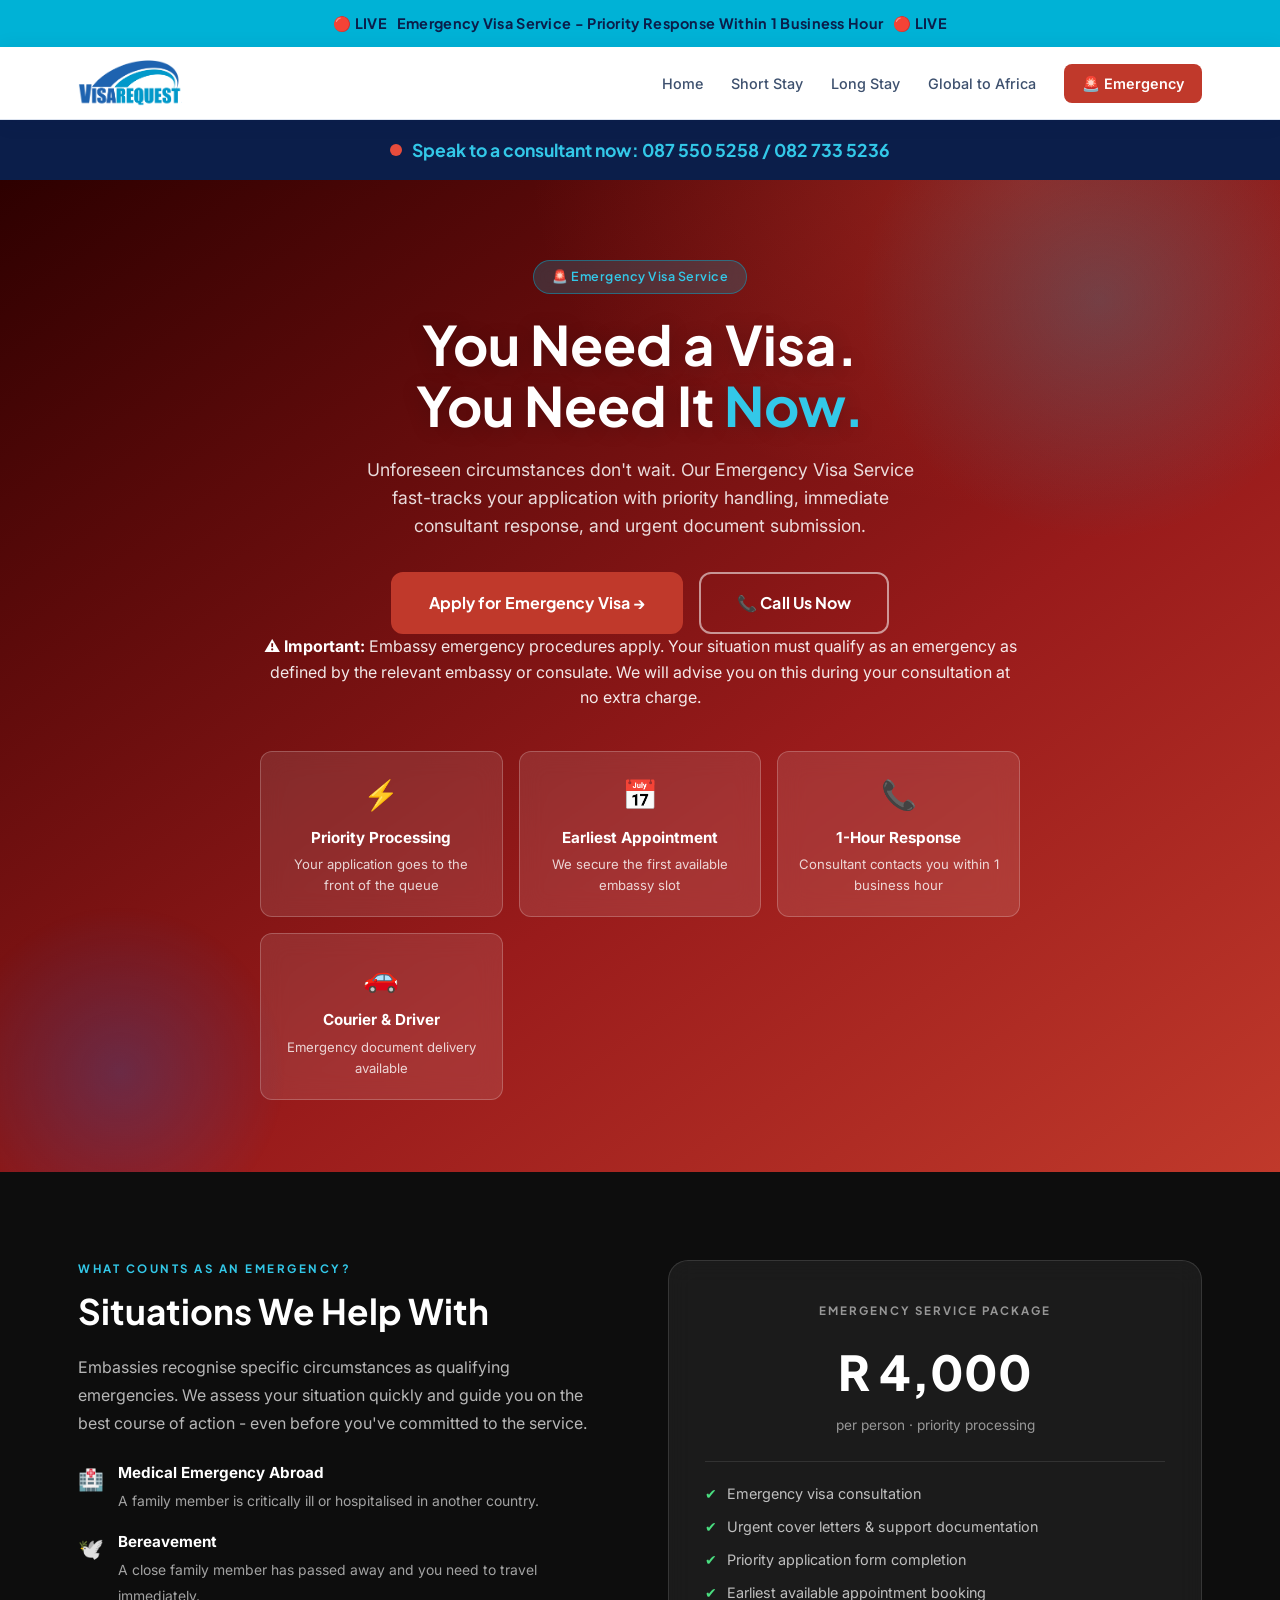
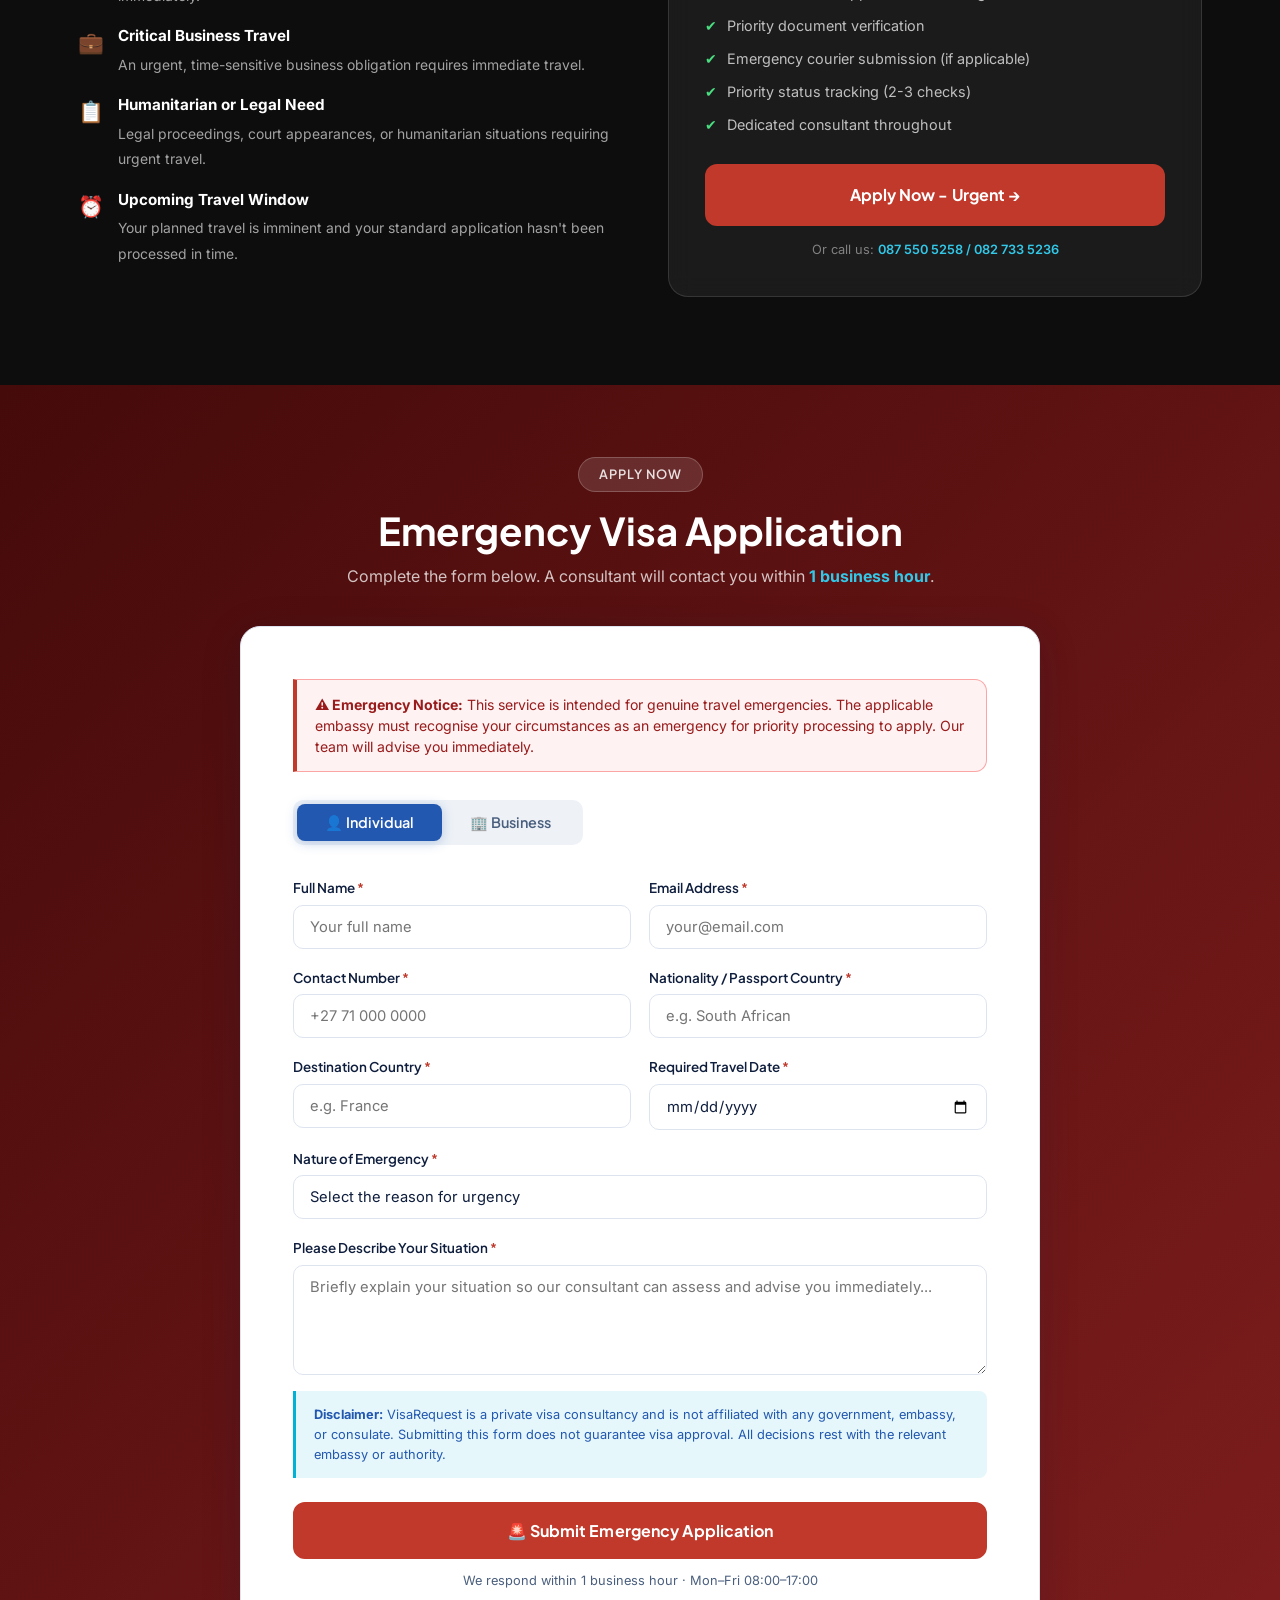
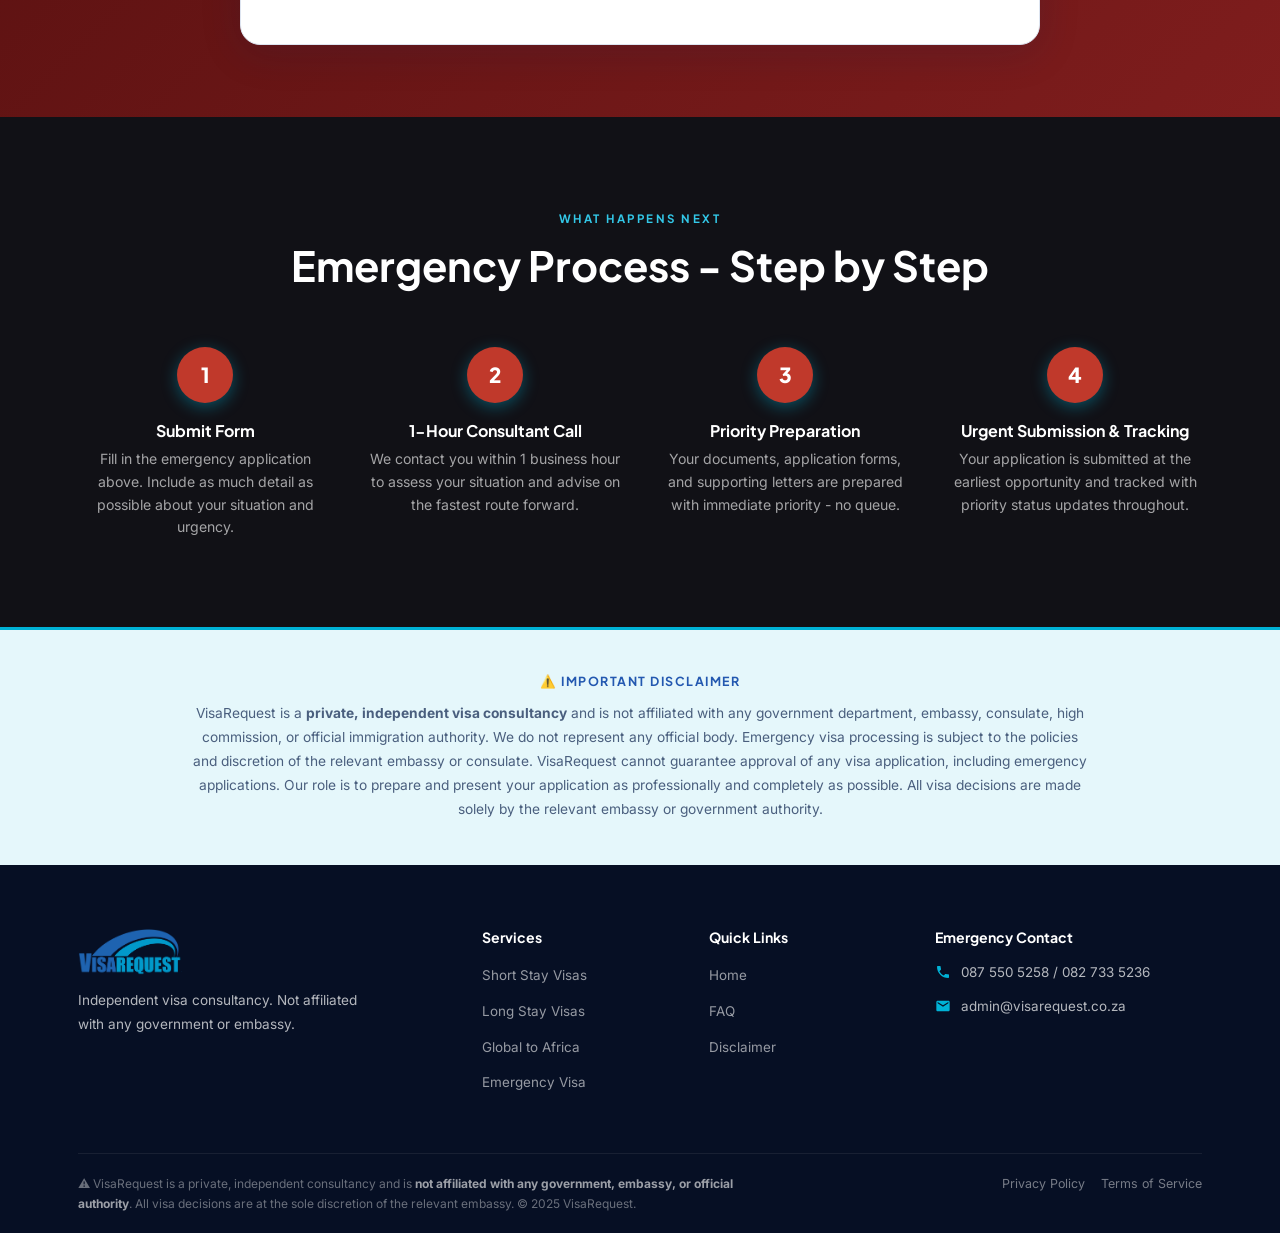
==== commit f275ff36: "Update contact phone numbers" ====
--- a/emergency.html
+++ b/emergency.html
@@ -6,7 +6,7 @@
   <title>Emergency Visa Service | VisaRequest | Fast-Tracked Priority Processing</title>
   <meta name="description" content="Need a visa urgently? VisaRequest's Emergency Visa Service offers priority handling, same-day consultations, and fast-tracked document submission. Apply now - R 4,000 per person.">
   <link rel="icon" href="logos/logo-DYOdxpw0.webp" type="image/webp">
-  <link rel="stylesheet" href="css/style.css">
+  <link rel="stylesheet" href="css/style.css?v=2">
   <style>
     /* Emergency page additions */
     .countdown-wrapper {
@@ -108,9 +108,9 @@
 
   <!-- Call Bar -->
   <div class="call-bar">
-    <a href="tel:+27120000000">
+    <a href="tel:+27875505258">
       <span class="pulse-ring"></span>
-      Speak to a consultant now: +27 (0)12 000 0000
+      Speak to a consultant now: 087 550 5258 / 082 733 5236
     </a>
   </div>
 
@@ -129,7 +129,7 @@
         </p>
         <div style="display:flex;gap:16px;justify-content:center;flex-wrap:wrap;">
           <a href="#emergency-form" class="btn btn-red btn-lg">Apply for Emergency Visa →</a>
-          <a href="tel:+27120000000" class="btn btn-secondary btn-lg">📞 Call Us Now</a>
+          <a href="tel:+27875505258" class="btn btn-secondary btn-lg">📞 Call Us Now</a>
         </div>
         <div class="emergency-warning" style="color:rgba(255,255,255,.90);">
           <strong style="color:#fff;">⚠️ Important:</strong> Embassy emergency procedures apply. Your situation must qualify as an emergency as defined by the relevant embassy or consulate. We will advise you on this during your consultation at no extra charge.
@@ -225,7 +225,7 @@
               <li style="display:flex;gap:10px;font-size:.9rem;color:rgba(255,255,255,.72);"><span style="color:#4ade80;">✔</span> Dedicated consultant throughout</li>
             </ul>
             <a href="#emergency-form" class="btn btn-red btn-full btn-lg">Apply Now - Urgent →</a>
-            <div style="text-align:center;margin-top:14px;font-size:.8rem;color:rgba(255,255,255,.45);">Or call us: <a href="tel:+27120000000" style="color:var(--cyan-lt);font-weight:600;">+27 (0)12 000 0000</a></div>
+            <div style="text-align:center;margin-top:14px;font-size:.8rem;color:rgba(255,255,255,.45);">Or call us: <a href="tel:+27875505258" style="color:var(--cyan-lt);font-weight:600;">087 550 5258 / 082 733 5236</a></div>
           </div>
         </div>
       </div>
@@ -432,7 +432,7 @@
           <h5>Emergency Contact</h5>
           <div class="footer-contact-item">
             <svg width="16" height="16" viewBox="0 0 24 24" fill="currentColor"><path d="M6.62 10.79c1.44 2.83 3.76 5.14 6.59 6.59l2.2-2.2c.27-.27.67-.36 1.02-.24 1.12.37 2.33.57 3.57.57.55 0 1 .45 1 1V20c0 .55-.45 1-1 1-9.39 0-17-7.61-17-17 0-.55.45-1 1-1h3.5c.55 0 1 .45 1 1 0 1.25.2 2.45.57 3.57.11.35.03.74-.25 1.02l-2.2 2.2z"/></svg>
-            +27 (0)12 000 0000
+            087 550 5258 / 082 733 5236
           </div>
           <div class="footer-contact-item">
             <svg width="16" height="16" viewBox="0 0 24 24" fill="currentColor"><path d="M20 4H4c-1.1 0-2 .9-2 2v12c0 1.1.9 2 2 2h16c1.1 0 2-.9 2-2V6c0-1.1-.9-2-2-2zm0 4l-8 5-8-5V6l8 5 8-5v2z"/></svg>
--- a/css/style.css
+++ b/css/style.css
@@ -672,7 +672,7 @@
   font-family: 'Plus Jakarta Sans',sans-serif;
 }
 .form-group label .required { color: var(--red); }
-.form-group input,
+.form-group input:not([type="checkbox"]),
 .form-group select,
 .form-group textarea {
   width: 100%;
@@ -687,7 +687,7 @@
   outline: none;
   -webkit-appearance: none;
 }
-.form-group input:focus,
+.form-group input:not([type="checkbox"]):focus,
 .form-group select:focus,
 .form-group textarea:focus {
   border-color: var(--cyan);
@@ -696,13 +696,15 @@
 .form-group textarea { resize: vertical; min-height: 110px; }
 .form-group select { cursor: pointer; }
 
-/* Checkboxes — custom implementation to override the global .form-group input rule */
+/* Checkboxes — no longer affected by .form-group input rule */
 .checkbox-group input[type="checkbox"] {
-  position: absolute;
-  opacity: 0;
-  width: 0;
-  height: 0;
-  pointer-events: none;
+  width: 18px;
+  height: 18px;
+  min-width: 18px;
+  margin: 2px 0 0 0;
+  flex-shrink: 0;
+  cursor: pointer;
+  accent-color: #00B2D6;
 }
 .checkbox-label {
   display: flex;
@@ -715,27 +717,6 @@
   transition: background .15s;
 }
 .checkbox-label:hover { background: rgba(0,178,214,.07); }
-.checkbox-label::before {
-  content: '';
-  display: block;
-  width: 18px;
-  height: 18px;
-  min-width: 18px;
-  border: 2px solid #cbd5e0;
-  border-radius: 5px;
-  background: #fff;
-  margin-top: 1px;
-  transition: border-color .15s, background .15s;
-  background-image: none;
-  background-repeat: no-repeat;
-  background-position: center;
-  background-size: 11px 11px;
-}
-.checkbox-label:has(input:checked)::before {
-  border-color: #00B2D6;
-  background-color: #00B2D6;
-  background-image: url("data:image/svg+xml,%3Csvg xmlns='http://www.w3.org/2000/svg' viewBox='0 0 12 10'%3E%3Cpolyline points='1,5 4.5,8.5 11,1' stroke='%23fff' stroke-width='2' fill='none' stroke-linecap='round' stroke-linejoin='round'/%3E%3C/svg%3E");
-}
 .checkbox-group {
   background: var(--off-white);
   border: 1.5px solid var(--gray-200);
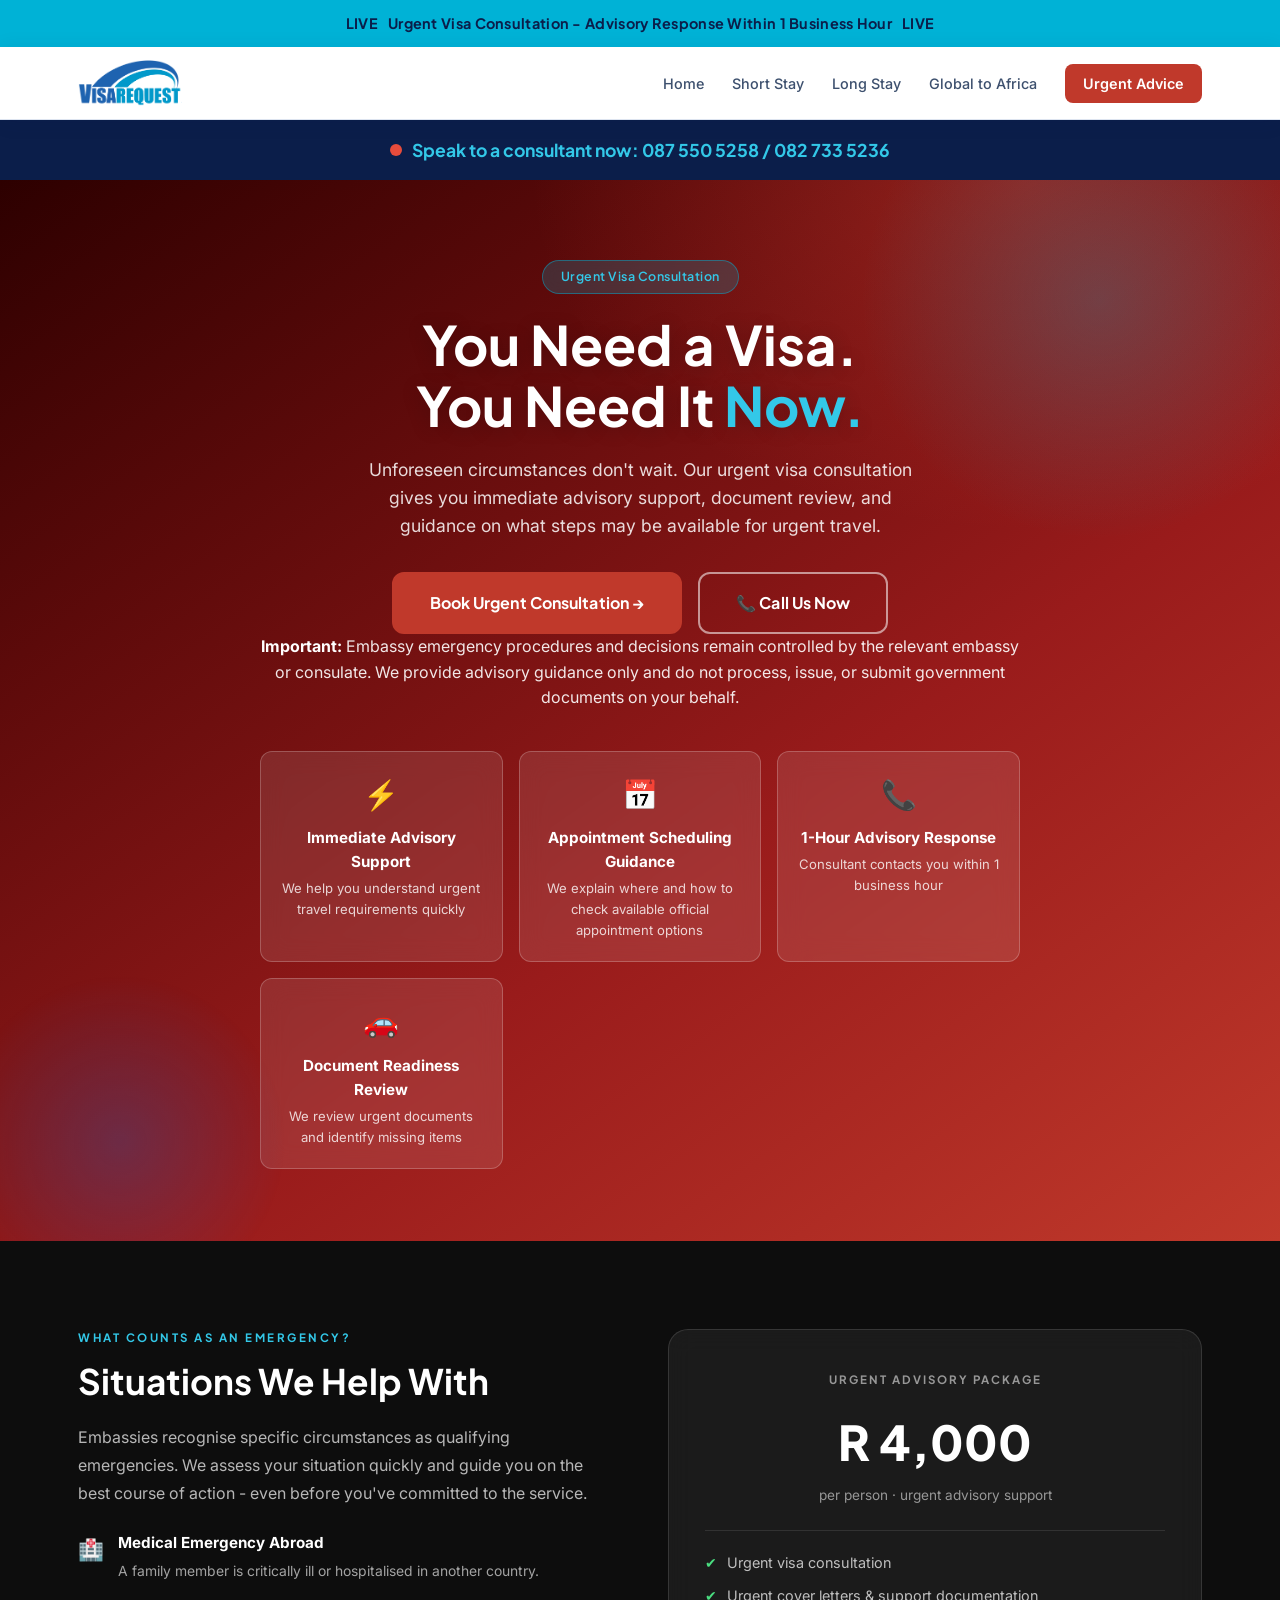
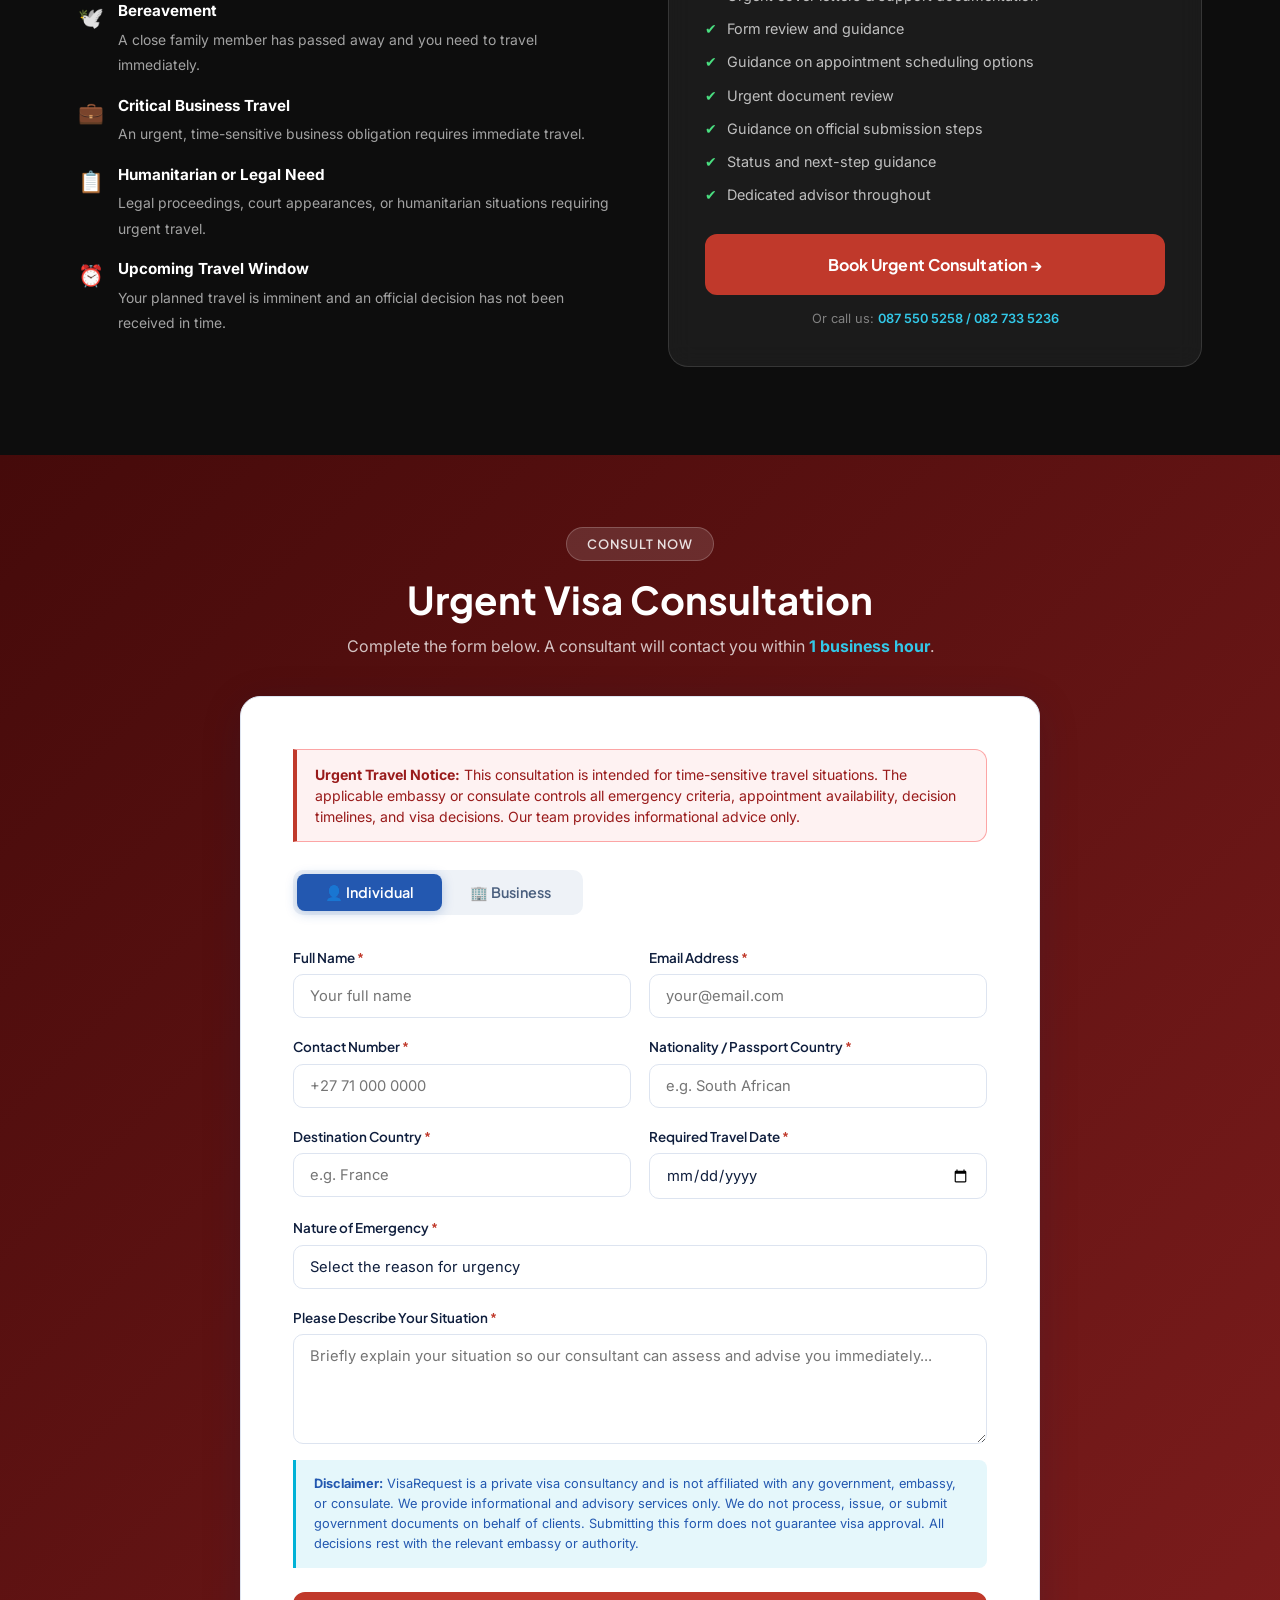
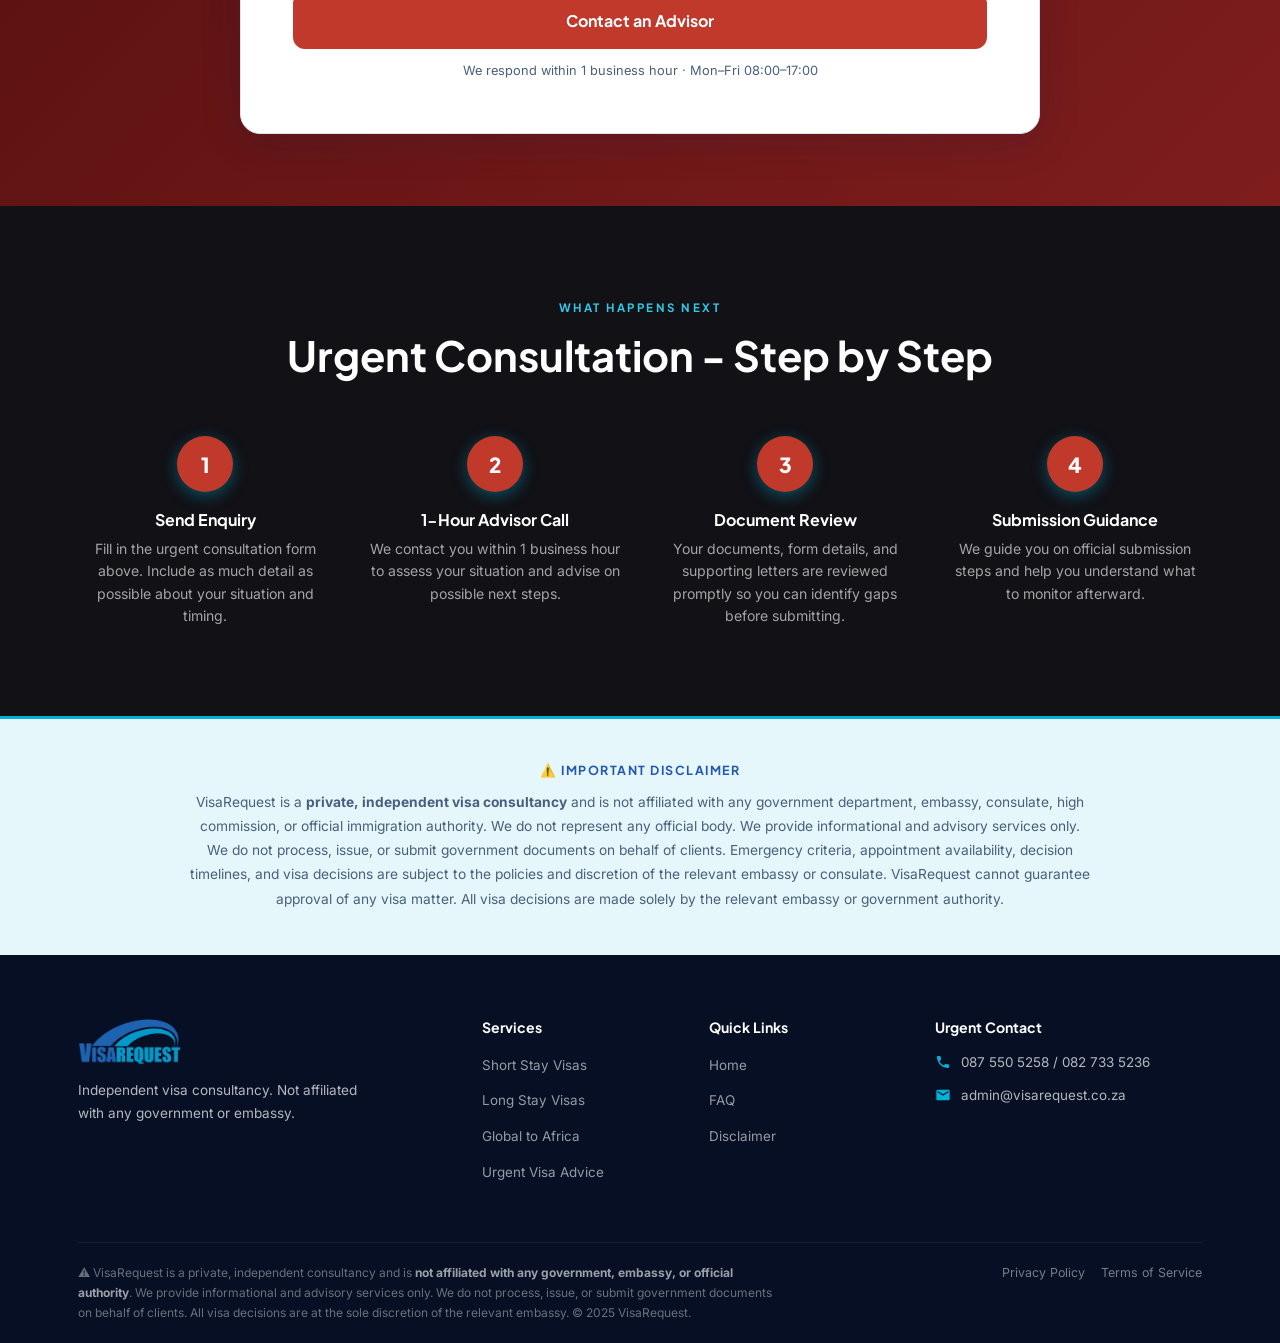
==== commit a54677f2: "Reframe site copy for visa advisory compliance" ====
--- a/emergency.html
+++ b/emergency.html
@@ -3,8 +3,8 @@
 <head>
   <meta charset="UTF-8">
   <meta name="viewport" content="width=device-width, initial-scale=1.0">
-  <title>Emergency Visa Service | VisaRequest | Fast-Tracked Priority Processing</title>
-  <meta name="description" content="Need a visa urgently? VisaRequest's Emergency Visa Service offers priority handling, same-day consultations, and fast-tracked document submission. Apply now - R 4,000 per person.">
+  <title>Urgent Visa Consultation | VisaRequest | Immediate Advisory Support</title>
+  <meta name="description" content="Need visa guidance urgently? VisaRequest provides immediate advisory support, document review, and guidance for urgent travel situations. Private consultancy, not affiliated with any government.">
   <link rel="icon" href="logos/logo-DYOdxpw0.webp" type="image/webp">
   <link rel="stylesheet" href="css/style.css?v=2">
   <style>
@@ -73,7 +73,7 @@
 
   <!-- Urgency Bar -->
   <div class="urgency-bar" role="alert">
-    <span class="blink">🔴 LIVE</span> &nbsp; Emergency Visa Service - Priority Response Within 1 Business Hour &nbsp; <span class="blink">🔴 LIVE</span>
+    <span class="blink">LIVE</span> &nbsp; Urgent Visa Consultation - Advisory Response Within 1 Business Hour &nbsp; <span class="blink">LIVE</span>
   </div>
 
   <!-- Header -->
@@ -89,7 +89,7 @@
           <a href="short-stay.html">Short Stay</a>
           <a href="long-stay.html">Long Stay</a>
           <a href="global-to-africa.html">Global to Africa</a>
-          <a href="emergency.html" class="nav-emergency active">🚨 Emergency</a>
+          <a href="emergency.html" class="nav-emergency active">Urgent Advice</a>
         </nav>
         <button class="mobile-menu-btn" id="mobileMenuBtn" aria-label="Open menu">
           <span></span><span></span><span></span>
@@ -102,7 +102,7 @@
       <a href="long-stay.html">Long Stay Visas</a>
       <a href="global-to-africa.html">Global to Africa</a>
       <a href="foreign-nationals.html">Foreign Nationals</a>
-      <a href="emergency.html" class="nav-emergency">🚨 Emergency Visa</a>
+      <a href="emergency.html" class="nav-emergency">Urgent Visa Advice</a>
     </nav>
   </header>
 
@@ -119,41 +119,41 @@
     <div class="container">
       <div style="max-width:760px;margin:0 auto;text-align:center;">
         <div class="hero-badge" style="justify-content:center;margin-bottom:20px;">
-          🚨 Emergency Visa Service
+          Urgent Visa Consultation
         </div>
         <h1 id="emergency-heading" style="font-size:clamp(2.2rem,5vw,3.4rem);">
           You Need a Visa.<br>You Need It <em>Now.</em>
         </h1>
         <p style="font-size:1.1rem;color:rgba(255,255,255,.85);margin:20px auto 32px;max-width:580px;">
-          Unforeseen circumstances don't wait. Our Emergency Visa Service fast-tracks your application with priority handling, immediate consultant response, and urgent document submission.
+          Unforeseen circumstances don't wait. Our urgent visa consultation gives you immediate advisory support, document review, and guidance on what steps may be available for urgent travel.
         </p>
         <div style="display:flex;gap:16px;justify-content:center;flex-wrap:wrap;">
-          <a href="#emergency-form" class="btn btn-red btn-lg">Apply for Emergency Visa →</a>
+          <a href="#emergency-form" class="btn btn-red btn-lg">Book Urgent Consultation →</a>
           <a href="tel:+27875505258" class="btn btn-secondary btn-lg">📞 Call Us Now</a>
         </div>
         <div class="emergency-warning" style="color:rgba(255,255,255,.90);">
-          <strong style="color:#fff;">⚠️ Important:</strong> Embassy emergency procedures apply. Your situation must qualify as an emergency as defined by the relevant embassy or consulate. We will advise you on this during your consultation at no extra charge.
+          <strong style="color:#fff;">Important:</strong> Embassy emergency procedures and decisions remain controlled by the relevant embassy or consulate. We provide advisory guidance only and do not process, issue, or submit government documents on your behalf.
         </div>
         <div class="urgency-features">
           <div class="urgency-feature">
             <div class="uf-icon">⚡</div>
-            <strong>Priority Processing</strong>
-            <p>Your application goes to the front of the queue</p>
+            <strong>Immediate Advisory Support</strong>
+            <p>We help you understand urgent travel requirements quickly</p>
           </div>
           <div class="urgency-feature">
             <div class="uf-icon">📅</div>
-            <strong>Earliest Appointment</strong>
-            <p>We secure the first available embassy slot</p>
+            <strong>Appointment Scheduling Guidance</strong>
+            <p>We explain where and how to check available official appointment options</p>
           </div>
           <div class="urgency-feature">
             <div class="uf-icon">📞</div>
-            <strong>1-Hour Response</strong>
+            <strong>1-Hour Advisory Response</strong>
             <p>Consultant contacts you within 1 business hour</p>
           </div>
           <div class="urgency-feature">
             <div class="uf-icon">🚗</div>
-            <strong>Courier &amp; Driver</strong>
-            <p>Emergency document delivery available</p>
+            <strong>Document Readiness Review</strong>
+            <p>We review urgent documents and identify missing items</p>
           </div>
         </div>
       </div>
@@ -201,7 +201,7 @@
               <span style="font-size:1.3rem;flex-shrink:0;margin-top:2px;">⏰</span>
               <div>
                 <strong style="display:block;font-size:.95rem;color:#fff;margin-bottom:3px;">Upcoming Travel Window</strong>
-                <span style="font-size:.87rem;color:rgba(255,255,255,.62);">Your planned travel is imminent and your standard application hasn't been processed in time.</span>
+                <span style="font-size:.87rem;color:rgba(255,255,255,.62);">Your planned travel is imminent and an official decision has not been received in time.</span>
               </div>
             </li>
           </ul>
@@ -209,22 +209,22 @@
         <div>
           <div style="background:rgba(255,255,255,.06);border:1px solid rgba(255,255,255,.12);border-radius:20px;padding:36px;backdrop-filter:blur(12px);">
             <div style="text-align:center;margin-bottom:24px;">
-              <span style="font-size:.72rem;text-transform:uppercase;letter-spacing:2px;font-weight:700;color:rgba(255,255,255,.55);font-family:'Plus Jakarta Sans',sans-serif;">Emergency Service Package</span>
+              <span style="font-size:.72rem;text-transform:uppercase;letter-spacing:2px;font-weight:700;color:rgba(255,255,255,.55);font-family:'Plus Jakarta Sans',sans-serif;">Urgent Advisory Package</span>
               <div style="font-size:3rem;font-weight:800;color:#fff;font-family:'Plus Jakarta Sans',sans-serif;margin:12px 0 4px;">R 4,000</div>
-              <div style="font-size:.85rem;color:rgba(255,255,255,.55);">per person · priority processing</div>
+              <div style="font-size:.85rem;color:rgba(255,255,255,.55);">per person · urgent advisory support</div>
             </div>
             <div style="height:1px;background:rgba(255,255,255,.10);margin:20px 0;"></div>
             <ul style="display:flex;flex-direction:column;gap:10px;margin-bottom:28px;">
-              <li style="display:flex;gap:10px;font-size:.9rem;color:rgba(255,255,255,.72);"><span style="color:#4ade80;">✔</span> Emergency visa consultation</li>
+              <li style="display:flex;gap:10px;font-size:.9rem;color:rgba(255,255,255,.72);"><span style="color:#4ade80;">✔</span> Urgent visa consultation</li>
               <li style="display:flex;gap:10px;font-size:.9rem;color:rgba(255,255,255,.72);"><span style="color:#4ade80;">✔</span> Urgent cover letters &amp; support documentation</li>
-              <li style="display:flex;gap:10px;font-size:.9rem;color:rgba(255,255,255,.72);"><span style="color:#4ade80;">✔</span> Priority application form completion</li>
-              <li style="display:flex;gap:10px;font-size:.9rem;color:rgba(255,255,255,.72);"><span style="color:#4ade80;">✔</span> Earliest available appointment booking</li>
-              <li style="display:flex;gap:10px;font-size:.9rem;color:rgba(255,255,255,.72);"><span style="color:#4ade80;">✔</span> Priority document verification</li>
-              <li style="display:flex;gap:10px;font-size:.9rem;color:rgba(255,255,255,.72);"><span style="color:#4ade80;">✔</span> Emergency courier submission (if applicable)</li>
-              <li style="display:flex;gap:10px;font-size:.9rem;color:rgba(255,255,255,.72);"><span style="color:#4ade80;">✔</span> Priority status tracking (2-3 checks)</li>
-              <li style="display:flex;gap:10px;font-size:.9rem;color:rgba(255,255,255,.72);"><span style="color:#4ade80;">✔</span> Dedicated consultant throughout</li>
+              <li style="display:flex;gap:10px;font-size:.9rem;color:rgba(255,255,255,.72);"><span style="color:#4ade80;">✔</span> Form review and guidance</li>
+              <li style="display:flex;gap:10px;font-size:.9rem;color:rgba(255,255,255,.72);"><span style="color:#4ade80;">✔</span> Guidance on appointment scheduling options</li>
+              <li style="display:flex;gap:10px;font-size:.9rem;color:rgba(255,255,255,.72);"><span style="color:#4ade80;">✔</span> Urgent document review</li>
+              <li style="display:flex;gap:10px;font-size:.9rem;color:rgba(255,255,255,.72);"><span style="color:#4ade80;">✔</span> Guidance on official submission steps</li>
+              <li style="display:flex;gap:10px;font-size:.9rem;color:rgba(255,255,255,.72);"><span style="color:#4ade80;">✔</span> Status and next-step guidance</li>
+              <li style="display:flex;gap:10px;font-size:.9rem;color:rgba(255,255,255,.72);"><span style="color:#4ade80;">✔</span> Dedicated advisor throughout</li>
             </ul>
-            <a href="#emergency-form" class="btn btn-red btn-full btn-lg">Apply Now - Urgent →</a>
+            <a href="#emergency-form" class="btn btn-red btn-full btn-lg">Book Urgent Consultation →</a>
             <div style="text-align:center;margin-top:14px;font-size:.8rem;color:rgba(255,255,255,.45);">Or call us: <a href="tel:+27875505258" style="color:var(--cyan-lt);font-weight:600;">087 550 5258 / 082 733 5236</a></div>
           </div>
         </div>
@@ -237,20 +237,21 @@
     }
   </style>
 
-  <!-- Emergency Form -->
+  <!-- Urgent Consultation Form -->
   <section class="form-section" id="emergency-form" aria-labelledby="form-heading" style="background:linear-gradient(135deg,#450a0a 0%,#7f1d1d 100%);padding:72px 0;">
     <div class="container">
       <div style="text-align:center;margin-bottom:36px;">
-        <span style="display:inline-block;background:rgba(255,255,255,.12);border:1px solid rgba(255,255,255,.2);color:rgba(255,255,255,.85);padding:6px 20px;border-radius:999px;font-size:.8rem;font-weight:600;letter-spacing:1px;text-transform:uppercase;font-family:'Plus Jakarta Sans',sans-serif;margin-bottom:16px;">Apply Now</span>
-        <h2 id="form-heading" style="color:#fff;font-size:clamp(1.8rem,4vw,2.4rem);margin-bottom:10px;">Emergency Visa Application</h2>
+        <span style="display:inline-block;background:rgba(255,255,255,.12);border:1px solid rgba(255,255,255,.2);color:rgba(255,255,255,.85);padding:6px 20px;border-radius:999px;font-size:.8rem;font-weight:600;letter-spacing:1px;text-transform:uppercase;font-family:'Plus Jakarta Sans',sans-serif;margin-bottom:16px;">Consult Now</span>
+        <h2 id="form-heading" style="color:#fff;font-size:clamp(1.8rem,4vw,2.4rem);margin-bottom:10px;">Urgent Visa Consultation</h2>
         <p style="color:rgba(255,255,255,.75);font-size:1rem;">Complete the form below. A consultant will contact you within <strong style="color:var(--cyan-lt);">1 business hour</strong>.</p>
       </div>
       <div class="form-wrapper" style="max-width:800px;">
         <div style="background:#fef2f2;border:1px solid #fca5a5;border-left:4px solid var(--red);border-radius:0 12px 12px 0;padding:14px 18px;margin-bottom:28px;font-size:.88rem;color:#991b1b;line-height:1.5;">
-          <strong>⚠️ Emergency Notice:</strong> This service is intended for genuine travel emergencies. The applicable embassy must recognise your circumstances as an emergency for priority processing to apply. Our team will advise you immediately.
-        </div>
-        <form class="visa-form" action="https://formspree.io/f/xaqvwgnw" method="POST" novalidate>
-          <input type="hidden" name="service" value="Emergency Visa Service">
+          <strong>Urgent Travel Notice:</strong> This consultation is intended for time-sensitive travel situations. The applicable embassy or consulate controls all emergency criteria, appointment availability, decision timelines, and visa decisions. Our team provides informational advice only.
+        </div>
+        <form class="visa-form" action="https://formspree.io/f/xaqvwgnw" method="POST" data-thank-you-url="https://visa.visa-request.co.za/thank-you" novalidate>
+          <input type="hidden" name="_next" value="https://visa.visa-request.co.za/thank-you">
+          <input type="hidden" name="service" value="Urgent Visa Consultation">
           <input type="hidden" name="applicant_type" value="individual">
           <div style="margin-bottom:20px;">
             <div class="toggle-type">
@@ -313,7 +314,7 @@
               <div class="checkbox-group">
                 <label class="checkbox-label">
                   <input type="checkbox" name="extra_services[]" value="company_registration" >
-                  <span><strong>Business Setup &amp; Company Registration</strong> <span style="color:var(--text-lt);font-size:.85rem;">- CIPC registration, MOI drafting, BEE certification, director appointments</span></span>
+                  <span><strong>Business Setup &amp; Company Readiness</strong> <span style="color:var(--text-lt);font-size:.85rem;">- CIPC requirements, MOI guidance, BEE readiness, director appointment guidance</span></span>
                 </label>
                 <label class="checkbox-label">
                   <input type="checkbox" name="extra_services[]" value="tax_registration" >
@@ -343,11 +344,11 @@
             </div>
           </div>
           <div class="form-disclaimer">
-            <strong>Disclaimer:</strong> VisaRequest is a private visa consultancy and is not affiliated with any government, embassy, or consulate. Submitting this form does not guarantee visa approval. All decisions rest with the relevant embassy or authority.
+            <strong>Disclaimer:</strong> VisaRequest is a private visa consultancy and is not affiliated with any government, embassy, or consulate. We provide informational and advisory services only. We do not process, issue, or submit government documents on behalf of clients. Submitting this form does not guarantee visa approval. All decisions rest with the relevant embassy or authority.
           </div>
           <div class="form-submit-area">
             <button type="submit" class="btn btn-red btn-lg btn-full">
-              🚨 Submit Emergency Application
+              Contact an Advisor
             </button>
             <p style="text-align:center;font-size:.8rem;color:var(--text-lt);margin-top:12px;">We respond within 1 business hour · Mon–Fri 08:00–17:00</p>
           </div>
@@ -361,28 +362,28 @@
     <div class="container">
       <div class="section-header">
         <span class="eyebrow" style="color:var(--cyan-lt);">What Happens Next</span>
-        <h2 id="emergency-process-heading" style="color:#fff;">Emergency Process - Step by Step</h2>
+        <h2 id="emergency-process-heading" style="color:#fff;">Urgent Consultation - Step by Step</h2>
       </div>
       <div class="steps-grid">
         <div class="step">
           <div class="step-num" style="background:var(--red);color:#fff;">1</div>
-          <h4 style="color:#fff;">Submit Form</h4>
-          <p style="color:rgba(255,255,255,.62);">Fill in the emergency application above. Include as much detail as possible about your situation and urgency.</p>
+          <h4 style="color:#fff;">Send Enquiry</h4>
+          <p style="color:rgba(255,255,255,.62);">Fill in the urgent consultation form above. Include as much detail as possible about your situation and timing.</p>
         </div>
         <div class="step">
           <div class="step-num" style="background:var(--red);color:#fff;">2</div>
-          <h4 style="color:#fff;">1-Hour Consultant Call</h4>
-          <p style="color:rgba(255,255,255,.62);">We contact you within 1 business hour to assess your situation and advise on the fastest route forward.</p>
+          <h4 style="color:#fff;">1-Hour Advisor Call</h4>
+          <p style="color:rgba(255,255,255,.62);">We contact you within 1 business hour to assess your situation and advise on possible next steps.</p>
         </div>
         <div class="step">
           <div class="step-num" style="background:var(--red);color:#fff;">3</div>
-          <h4 style="color:#fff;">Priority Preparation</h4>
-          <p style="color:rgba(255,255,255,.62);">Your documents, application forms, and supporting letters are prepared with immediate priority - no queue.</p>
+          <h4 style="color:#fff;">Document Review</h4>
+          <p style="color:rgba(255,255,255,.62);">Your documents, form details, and supporting letters are reviewed promptly so you can identify gaps before submitting.</p>
         </div>
         <div class="step">
           <div class="step-num" style="background:var(--red);color:#fff;">4</div>
-          <h4 style="color:#fff;">Urgent Submission &amp; Tracking</h4>
-          <p style="color:rgba(255,255,255,.62);">Your application is submitted at the earliest opportunity and tracked with priority status updates throughout.</p>
+          <h4 style="color:#fff;">Submission Guidance</h4>
+          <p style="color:rgba(255,255,255,.62);">We guide you on official submission steps and help you understand what to monitor afterward.</p>
         </div>
       </div>
     </div>
@@ -394,7 +395,7 @@
       <div class="disclaimer-box">
         <h4>⚠️ Important Disclaimer</h4>
         <p>
-          VisaRequest is a <strong>private, independent visa consultancy</strong> and is not affiliated with any government department, embassy, consulate, high commission, or official immigration authority. We do not represent any official body. Emergency visa processing is subject to the policies and discretion of the relevant embassy or consulate. VisaRequest cannot guarantee approval of any visa application, including emergency applications. Our role is to prepare and present your application as professionally and completely as possible. All visa decisions are made solely by the relevant embassy or government authority.
+          VisaRequest is a <strong>private, independent visa consultancy</strong> and is not affiliated with any government department, embassy, consulate, high commission, or official immigration authority. We do not represent any official body. We provide informational and advisory services only. We do not process, issue, or submit government documents on behalf of clients. Emergency criteria, appointment availability, decision timelines, and visa decisions are subject to the policies and discretion of the relevant embassy or consulate. VisaRequest cannot guarantee approval of any visa matter. All visa decisions are made solely by the relevant embassy or government authority.
         </p>
       </div>
     </div>
@@ -417,7 +418,7 @@
             <li><a href="short-stay.html">Short Stay Visas</a></li>
             <li><a href="long-stay.html">Long Stay Visas</a></li>
             <li><a href="global-to-africa.html">Global to Africa</a></li>
-            <li><a href="emergency.html">Emergency Visa</a></li>
+            <li><a href="emergency.html">Urgent Visa Advice</a></li>
           </ul>
         </div>
         <div class="footer-col">
@@ -429,7 +430,7 @@
           </ul>
         </div>
         <div class="footer-col">
-          <h5>Emergency Contact</h5>
+          <h5>Urgent Contact</h5>
           <div class="footer-contact-item">
             <svg width="16" height="16" viewBox="0 0 24 24" fill="currentColor"><path d="M6.62 10.79c1.44 2.83 3.76 5.14 6.59 6.59l2.2-2.2c.27-.27.67-.36 1.02-.24 1.12.37 2.33.57 3.57.57.55 0 1 .45 1 1V20c0 .55-.45 1-1 1-9.39 0-17-7.61-17-17 0-.55.45-1 1-1h3.5c.55 0 1 .45 1 1 0 1.25.2 2.45.57 3.57.11.35.03.74-.25 1.02l-2.2 2.2z"/></svg>
             087 550 5258 / 082 733 5236
@@ -441,7 +442,7 @@
         </div>
       </div>
       <div class="footer-bottom">
-        <p class="footer-disclaimer">⚠️ VisaRequest is a private, independent consultancy and is <strong>not affiliated with any government, embassy, or official authority</strong>. All visa decisions are at the sole discretion of the relevant embassy. © 2025 VisaRequest.</p>
+        <p class="footer-disclaimer">⚠️ VisaRequest is a private, independent consultancy and is <strong>not affiliated with any government, embassy, or official authority</strong>. We provide informational and advisory services only. We do not process, issue, or submit government documents on behalf of clients. All visa decisions are at the sole discretion of the relevant embassy. © 2025 VisaRequest.</p>
         <div class="footer-legal">
           <a href="privacy.html">Privacy Policy</a>
           <a href="terms.html">Terms of Service</a>
